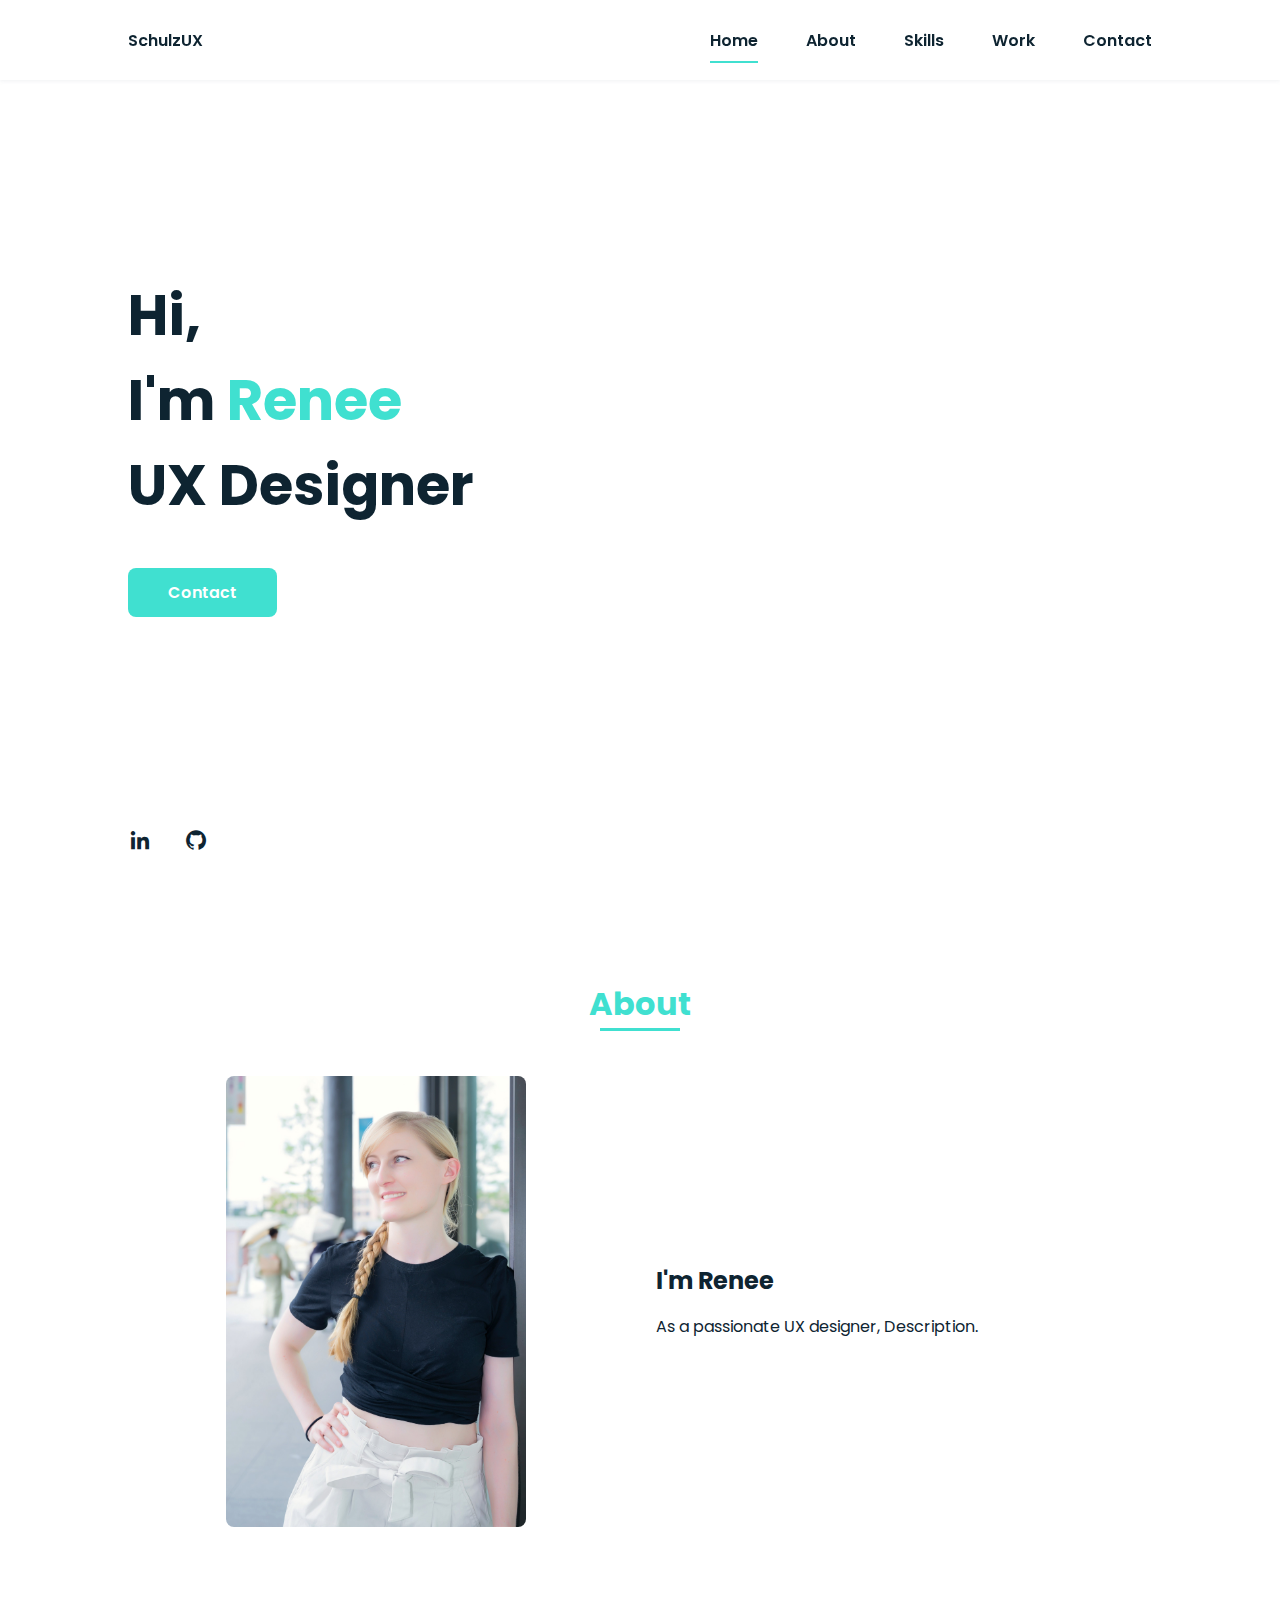
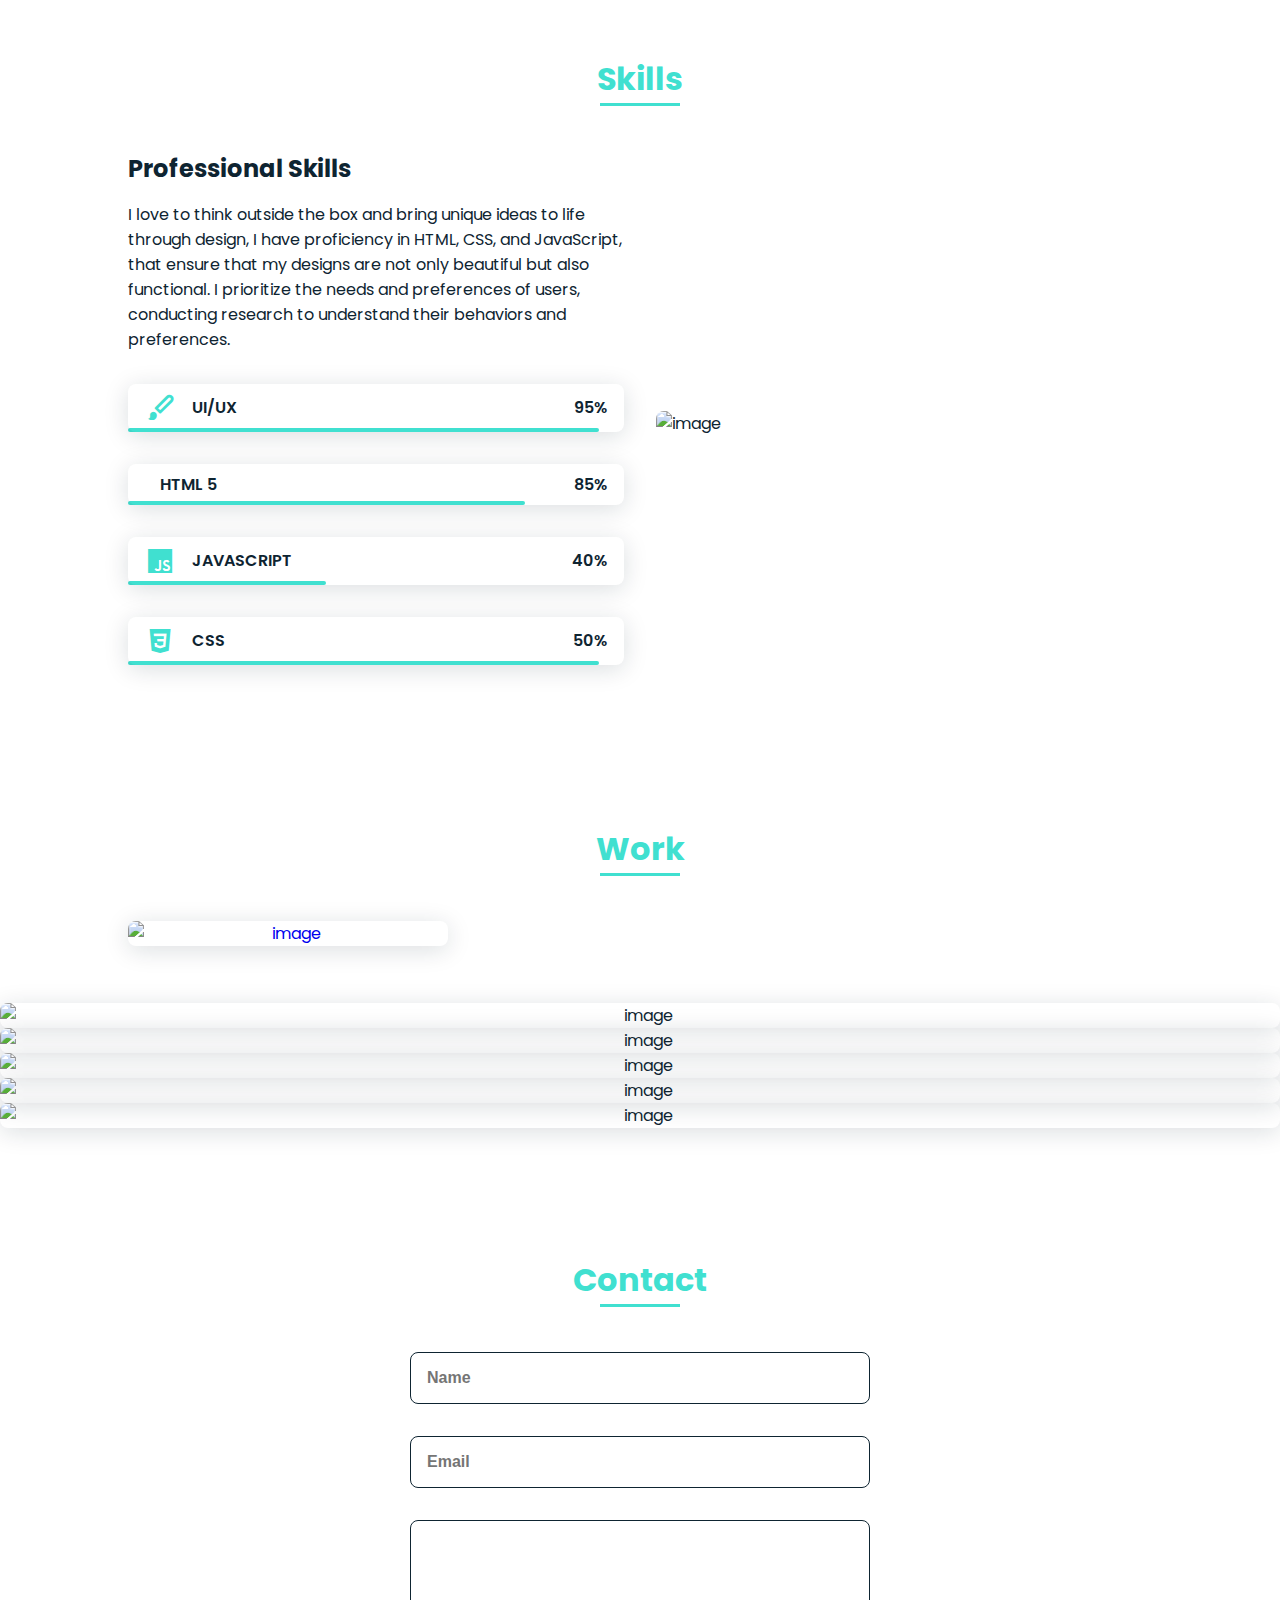
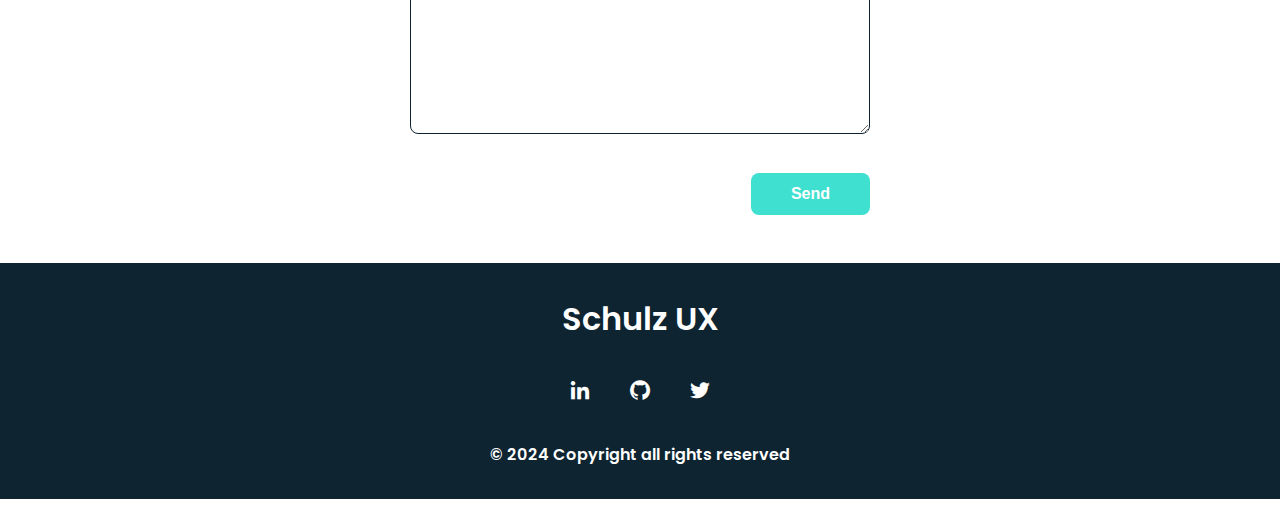
==== index2.html @ 6508ca14 "Update index2.html" ====
<!DOCTYPE html>
<html lang="en">
<head>
    <meta charset="UTF-8">
    <meta name="viewport" content="width=device-width, initial-scale=1.0">
    <title>Personal Portfolio Website</title>
    <link rel="stylesheet" href="style2.css">
    <link href='https://unpkg.com/boxicons@2.1.4/css/boxicons.min.css' rel='stylesheet'>
</head>
<body>
    <header class="l-header">
        <nav class="nav bd-grid">
            <div>
                <a href="#" class="nav-logo">SchulzUX</a>
            </div>

            <div class="nav-menu" id="nav-menu">
                <ul class="nav-list">
                    <li class="nav-item"><a href="#home" class="nav-link active">Home</a></li>
                    <li class="nav-item"><a href="#about" class="nav-link">About</a></li>
                    <li class="nav-item"><a href="#skills" class="nav-link">Skills</a></li>
                    <li class="nav-item"><a href="#work" class="nav-link">Work</a></li>
                    <li class="nav-item"><a href="#contact" class="nav-link">Contact</a></li>
                </ul>
            </div>

            <div class="nav-toggle" id="nav-toggle">
                <i class='bx bx-menu'></i>
            </div>

        </nav>
    </header>

    <main class="l-main">
        <section class="home bd-grid" id="home">
            <div class="home-data">
                <h1 class="home-title">Hi, <br>I'm <span class="home-title-color">Renee</span><br> UX Designer</h1>
                <a href="#" class="button">Contact</a>
            </div>

            <div class="home-social">
                <a href="https://www.linkedin.com/in/ren%C3%A9e-schulz/" class="home-social-icon"><i class='bx bxl-linkedin' ></i></a>
                <a href="https://github.com/Calpico" class="home-social-icon"><i class='bx bxl-github' ></i></a>
            </div>
<!--
            <div class="home-img">
                <img src="assets/DrReneeSchulz.jpg" alt="image">
            </div>
-->
        </section>

        <section class="about section" id="about">
            <h2 class="section-title">About</h2>

            <div class="about-container bd-grid">
                <div class="about-img">
                    <img src="assets/DrReneeSchulz.jpg" alt="image">
                </div>

                <div>
                    <h2 class="about-subtitle">I'm Renee</h2>
                    <p class="about-text">As a passionate UX designer, Description.</p>
                </div>
            </div>
        </section>

        <section class="skills section" id="skills">
            <h2 class="section-title">Skills</h2>

            <div class="skills-container bd-grid">
                <div>
                    <h2 class="skills-subtitle">Professional Skills</h2>
                    <p class="skills-text">I love to think outside the box and bring unique ideas to life through design, I have proficiency in HTML, CSS, and JavaScript, that ensure that my designs are not only beautiful but also functional. I prioritize the needs and preferences of users, conducting research to understand their behaviors and preferences.</p>

                    <div class="skills-data">
                        <div class="skills-names">
                            <i class='bx bxs-paint skills-icon' ></i>
                            <span class="skills-name">UI/UX</span>
                        </div>

                        <div>
                            <span class="skills-percentage">95%</span>
                        </div>

                        <div class="skills-bar skills-ux"></div>
                    </div>

                    <div class="skills-data">
                        <div class="skills-names">
                            <i class='bx bxl-html skills-icon' ></i>
                            <span class="skills-name">HTML 5</span>
                        </div>

                        <div>
                            <span class="skills-percentage">85%</span>
                        </div>

                        <div class="skills-bar skills-html"></div>
                    </div>

                    <div class="skills-data">
                        <div class="skills-names">
                            <i class='bx bxl-javascript skills-icon' ></i>
                            <span class="skills-name">JAVASCRIPT</span>
                        </div>

                        <div>
                            <span class="skills-percentage">40%</span>
                        </div>

                        <div class="skills-bar skills-js"></div>
                    </div>

                    <div class="skills-data">
                        <div class="skills-names">
                            <i class='bx bxl-css3 skills-icon' ></i>
                            <span class="skills-name">CSS</span>
                        </div>

                        <div>
                            <span class="skills-percentage">50%</span>
                        </div>

                        <div class="skills-bar skills-ux"></div>
                    </div>
                </div>

                <div>
                    <img src="https://i.postimg.cc/52LWbPyt/work3.jpg" alt="image" class="skills-img">
                </div>
            </div>
        </section>

        <section class="work section" id="work">
            <h2 class="section-title">Work</h2>

            <div class="work-container bd-grid">
                <a href="project1.html">
                    <div class="work-img">
                    <img src="https://i.postimg.cc/NM0n9bsm/work1.jpg" alt="image">
                    </div>
                </a>
                </div>

                <div class="work-img">
                    <img src="https://i.postimg.cc/tJZmDTVg/work2.jpg" alt="image">
                </div>

                <div class="work-img">
                    <img src="https://i.postimg.cc/52LWbPyt/work3.jpg" alt="image">
                </div>

                <div class="work-img">
                    <img src="https://i.postimg.cc/fW1wsSCB/work4.jpg" alt="image">
                </div>

                <div class="work-img">
                    <img src="https://i.postimg.cc/m2MTgZ6R/work5.jpg" alt="image">
                </div>

                <div class="work-img">
                    <img src="https://i.postimg.cc/Qd3h9LR7/work6.jpg" alt="image">
                </div>
            </div>
        </section>

        <section class="contact section" id="contact">
            <h2 class="section-title">Contact</h2>

            <div class="contact-container bd-grid">
                <form action="" class="contact-form">
                    <input type="text" placeholder="Name" class="contact-input">
                    <input type="email" placeholder="Email" class="contact-input">
                    <textarea name="" id="" cols="0" rows="10" class="contact-input"></textarea>

                    <input type="button" value="Send" class="contact-button button">
                </form>
            </div>
        </section>
    </main>

    <footer class="footer">
        <p class="footer-title">Schulz UX</p>

        <div class="footer-social">
            <a href="#" class="footer-icon"><i class='bx bxl-linkedin'></i></a>
            <a href="https://github.com/Calpico" class="footer-icon"><i class='bx bxl-github' ></i></a>
            <a href="https://x.com/Sciencefication" class="footer-icon"><i class='bx bxl-twitter' ></i></a>
        </div>

        <p>&#169; 2024 Copyright all rights reserved</p>
    </footer>

    <script src="https://unpkg.com/scrollreveal"></script>
    <script src="script2.js"></script>
</body>
</html>
---- style2.css ----
@import url('https://fonts.googleapis.com/css2?family=Poppins:ital,wght@0,100;0,200;0,300;0,400;0,500;0,600;0,700;0,800;0,900;1,100;1,200;1,300;1,400;1,500;1,600;1,700;1,800;1,900&display=swap');

:root {
    --header-height: 4rem;
    --font-semi: 600;
/*
    --first-color: #4070F4;
    --second-color: #0E2431;
*/

     --first-color: #40E0D0;
    --second-color: #0E2431;
    
    

    --body-font: 'Poppins', sans-serif;
    --big-font-size: 2rem;
    --h2-font-size: 1.25rem;
    --normal-font-size: .938rem;

    --mb1: .5rem;
    --mb2: 1rem;
    --mb3: 1.5rem;
    --mb4: 2rem;
    --mb5: 2.5rem;
    --mb6: 3rem;

    --z-back: -10;
    --z-normal: 1;
    --z-tooltip: 10;
    --z-fixed: 100;
}

@media screen and (min-width: 768px) {
    :root {
        --big-font-size: 3.5rem;
        --h2-font-size: 2rem;
        --normal-font-size: 1rem;
    }
}

*, ::before, ::after { box-sizing: border-box; }
html { scroll-behavior: smooth; }

body {
    margin: var(--header-height) 0 0 0;
    font-family: var(--body-font);
    font-size: var(--normal-font-size);
    color: var(--second-color);
}

h1, h2, p { margin: 0; }

ul {
    margin: 0;
    padding: 0;
    list-style: none;
}

a { text-decoration: none; }

img {
    max-width: 100%;
    height: auto;
    display: block;
}

.section-title {
    position: relative;
    font-size: var(--h2-font-size);
    color: var(--first-color);
    margin-top: var(--mb2);
    margin-bottom: var(--mb4);
    text-align: center;
}

    .section-title::after {
        position: absolute;
        content: '';
        width: 64px;
        height: 0.18rem;
        left: 0;
        right: 0;
        margin: auto;
        top: 2rem;
        background-color: var(--first-color);
    }

.section {
    padding-top: 3rem;
    padding-bottom: 2rem;
}

.bd-grid {
    max-width: 1024px;
    display: grid;
    grid-template-columns: 100%;
    grid-column-gap: 2rem;
    width: calc(100% - 2rem);
    margin-left: var(--mb2);
    margin-right: var(--mb2);
}

.l-header {
    width: 100%;
    position: fixed;
    top: 0;
    left: 0;
    z-index: var(--z-fixed);
    background-color: #ffffff;
    box-shadow: 0 1px 4px rgba(146, 161, 176, .15);
}

.nav {
    height: var(--header-height);
    display: flex;
    justify-content: space-between;
    align-items: center;
    font-weight: var(--font-semi);
}

.nav-item { margin-bottom: var(--mb4); }
.nav-link { position: relative; color: #ffffff; }
    .nav-link:hover { position: relative; }
        .nav-link:hover::after {
            position: absolute;
            content: '';
            width: 100%;
            height: 0.18rem;
            left: 0;
            top: 2rem;
            background-color: var(--first-color);
        }

.nav-logo { color: var(--second-color); }
.nav-toggle {
    color: var(--second-color);
    font-size: 1.5rem;
    cursor: pointer;
}

.active::after {
    position: absolute;
    content: '';
    width: 100%;
    height: 0.18rem;
    left: 0;
    top: 2rem;
    background-color: var(--first-color);
}

/*.home { height: calc(100vh - 3rem); row-gap: 1rem; }*/
.home {
    display: grid;
    height: calc(100vh - var(--header-height)); /* Ensure it accounts for header */
    align-items: center; /* Centers .home-data */
}
.home-data { 
    align-self: center;
    margin-top: var(--header-height);
}
.home-title { font-size: var(--big-font-size); margin-bottom: var(--mb5); }
.home-title-color { color: var(--first-color); }
.home-social { display: flex; flex-direction: column; }
.home-social-icon {
    width: max-content;
    margin-bottom: var(--mb2);
    font-size: 1.5rem;
    color: var(--second-color);
    transition: .3s;
}

    .home-social-icon:hover { color: var(--first-color); }

.home-img {
    position: absolute;
    right: 0;
    bottom: 0;
    width: 295px;
}

    .home-img img {
        width: 295px;
        height: 100%;
        border-radius: 50%;
    }

.button {
    display: inline-block;
    background-color: var(--first-color);
    color: #ffffff;
    padding: 0.75rem 2.5rem;
    font-weight: var(--font-semi);
    border-radius: .5rem;
}

    .button:hover { box-shadow: 0 10px 36px rgba(0, 0, 0, .15); }

/*ABOUT*/

.about-container { row-gap: 2rem; text-align: center; }
.about-subtitle { margin-bottom: var(--mb2); }
.about-img { justify-self: center; }
    .about-img img { width: 200px; border-radius: .5rem; }

/*SKILLS*/

.skills-container { row-gap: 2rem; text-align: center; }
.skills-subtitle { margin-bottom: var(--mb2); }
.skills-text { margin-bottom: var(--mb4); }
.skills-data {
    display: flex;
    justify-content: space-between;
    align-items: center;
    position: relative;
    font-weight: var(--font-semi);
    padding: 0.5rem 1rem;
    margin-bottom: var(--mb4);
    border-radius: .5rem;
    box-shadow: 0 4px 25px rgba(14, 36, 49, .15);
}

.skills-icon {
    font-size: 2rem;
    margin-right: var(--mb2);
    color: var(--first-color);
}

.skills-names {
    display: flex;
    align-items: center;
}

.skills-bar {
    position: absolute;
    left: 0;
    bottom: 0;
    background-color: var(--first-color);
    height: 0.25rem;
    border-radius: .5rem;
    z-index: var(--z-back);
}

.skills-html { width: 80%; }
.skills-css { width: 60%; }
.skills-js { width: 40%; }
.skills-ux { width: 95%; }
.skills-img { border-radius: .5rem; }

/*WORK*/

.work { text-align: center; }
.work-container { row-gap: 2rem; }
.work-img {
    box-shadow: 0 4px 25px rgba(14, 36, 49, .15);
    border-radius: .5rem;
    overflow: hidden;
}
    .work-img img { transition: 1s; cursor: pointer; }
        .work-img img:hover { transform: scale(1.1); }

/*CONTACT*/
.contact-input {
    width: 100%;
    font-size: var(--normal-font-size);
    font-weight: var(--font-semi);
    padding: 1rem;
    border-radius: .5rem;
    border: 1px solid var(--second-color);
    outline: none;
    margin-bottom: var(--mb4);
}

.contact-button {
    display: block;
    border: none;
    outline: none;
    font-size: var(--normal-font-size);
    cursor: pointer;
    margin-left: auto;
}

/*FOOTER*/

.footer {
    background-color: var(--second-color);
    color: #ffffff;
    text-align: center;
    font-weight: var(--font-semi);
    padding: 2rem 0;
}

.footer-title {
    font-size: 2rem;
    margin-bottom: var(--mb4);
}

.footer-social { margin-bottom: var(--mb4); }

.footer-icon {
    font-size: 1.5rem;
    color: #ffffff;
    margin: 0 var(--mb2);
}

/*MEDIA QUERIES*/

@media screen and (min-width: 769px) {
    body { margin: 0; }
    .section { padding-top: 4rem; padding-bottom: 3rem; }
    .section-title { margin-bottom: var(--mb6); }
        .section-title::after { width: 80px; top: 3rem; }

    .nav { height: calc(var(--header-height) + 1rem); }
    .nav-list { display: flex; padding-top: 0; }
    .nav-item { margin-left: var(--mb6); margin-bottom: 0; }
    .nav-toggle { display: none; }
    .nav-link { color: var(--second-color); }

    .home { height: 100vh; }
    .home-data { align-self: flex-end; }

    .home-social {
        padding-top: 0;
        padding-bottom: 2.5rem;
        flex-direction: row;
        align-self: flex-end;
    }

    .home-social-icon { margin-bottom: 0; margin-right: var(--mb4); }
    .home-img { width: 457px; height: 475px; bottom: 15%; }

    .about-container, .skills-container { 
        grid-template-columns: repeat(2, 1fr);
        align-items: center;
        text-align: initial;
    }

    .about-img img { width: 300px; }

    .work-container {
        grid-template-columns: repeat(3, 1fr);
        grid-template-rows: repeat(2, 1fr);
        column-gap: 2rem;
    }

    .contact-form { width: 460px; }
    .contact-container { justify-items: center; }
}

@media screen and (min-width: 1024px) {
    .bd-grid { margin-left: auto; margin-right: auto; }
    .home-img { right: 10%; }
}

@media screen and (max-width: 768px) {
    .nav-menu {
        position: fixed;
        top: var(--header-height);
        right: -100%;
        width: 80%;
        height: 100%;
        padding: 2rem;
        background-color: var(--second-color);
        transition: .5s;
    }

    .show { right: 0; }
}
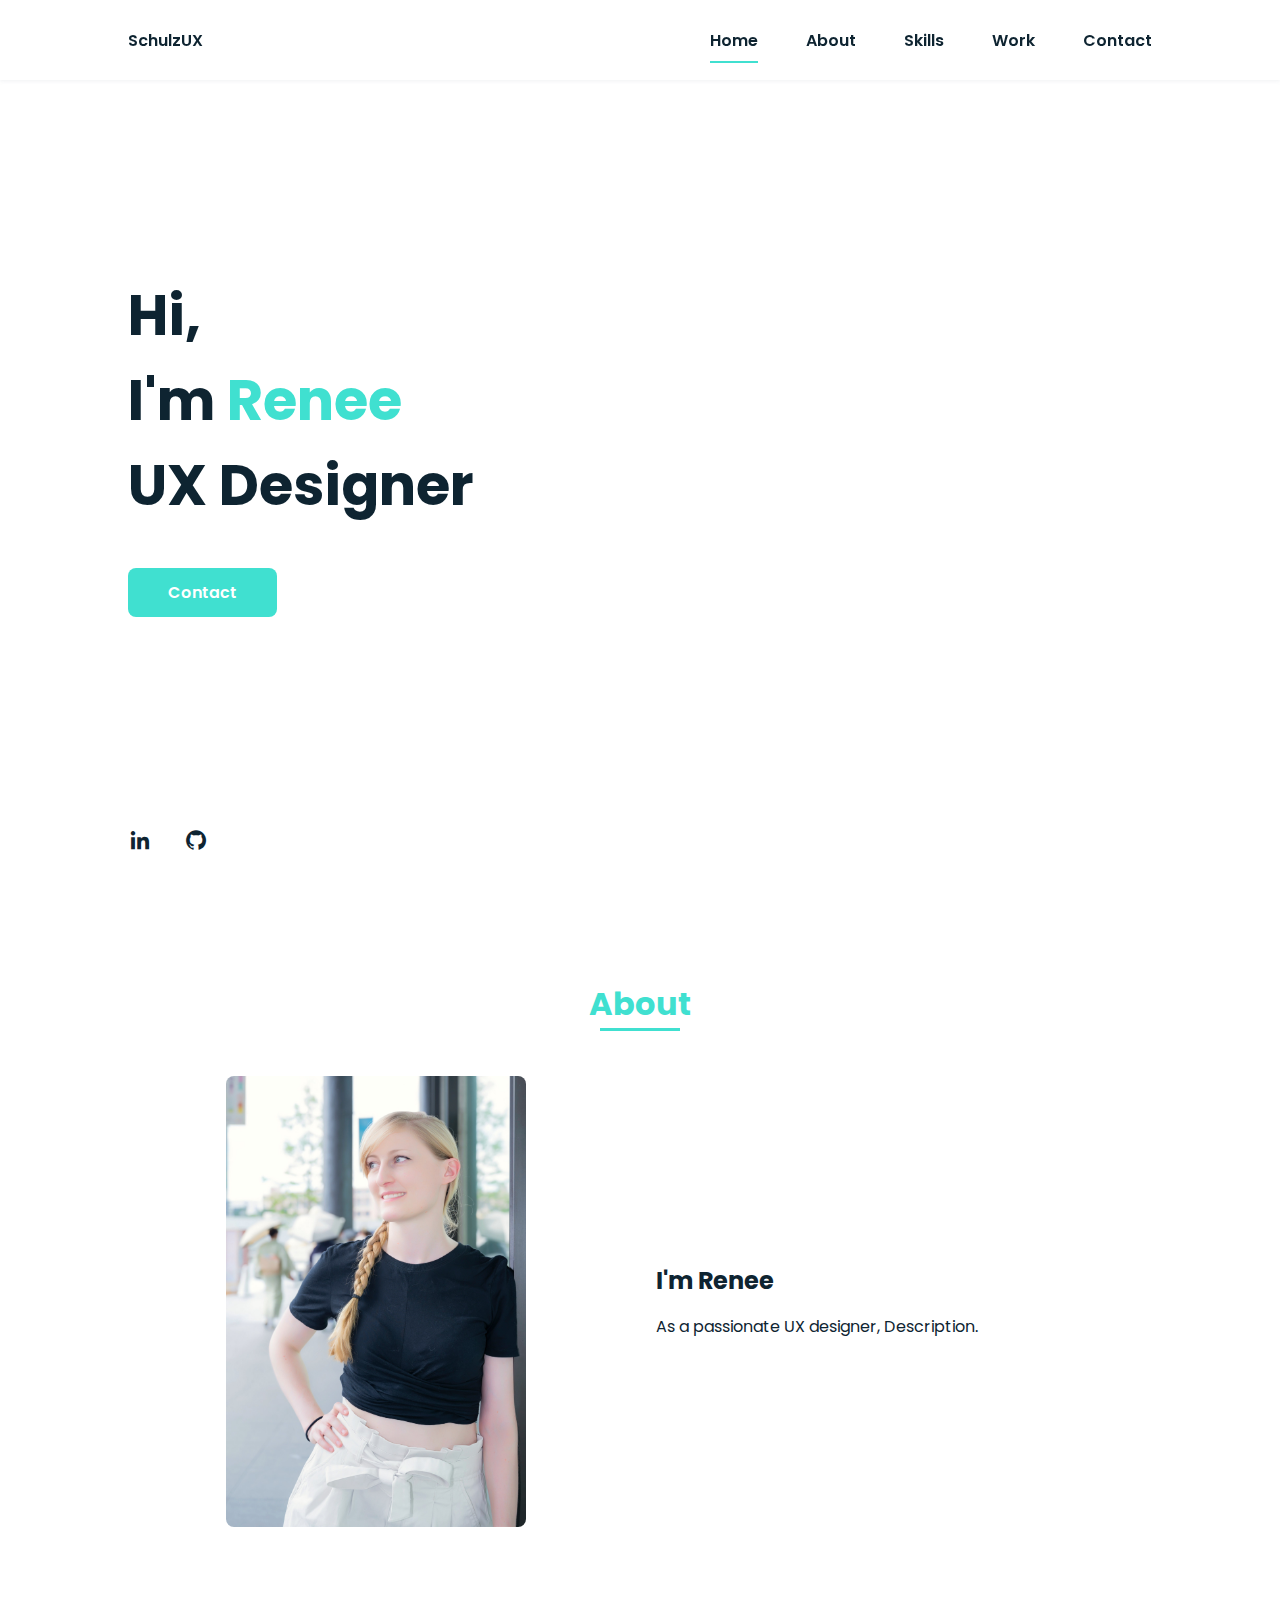
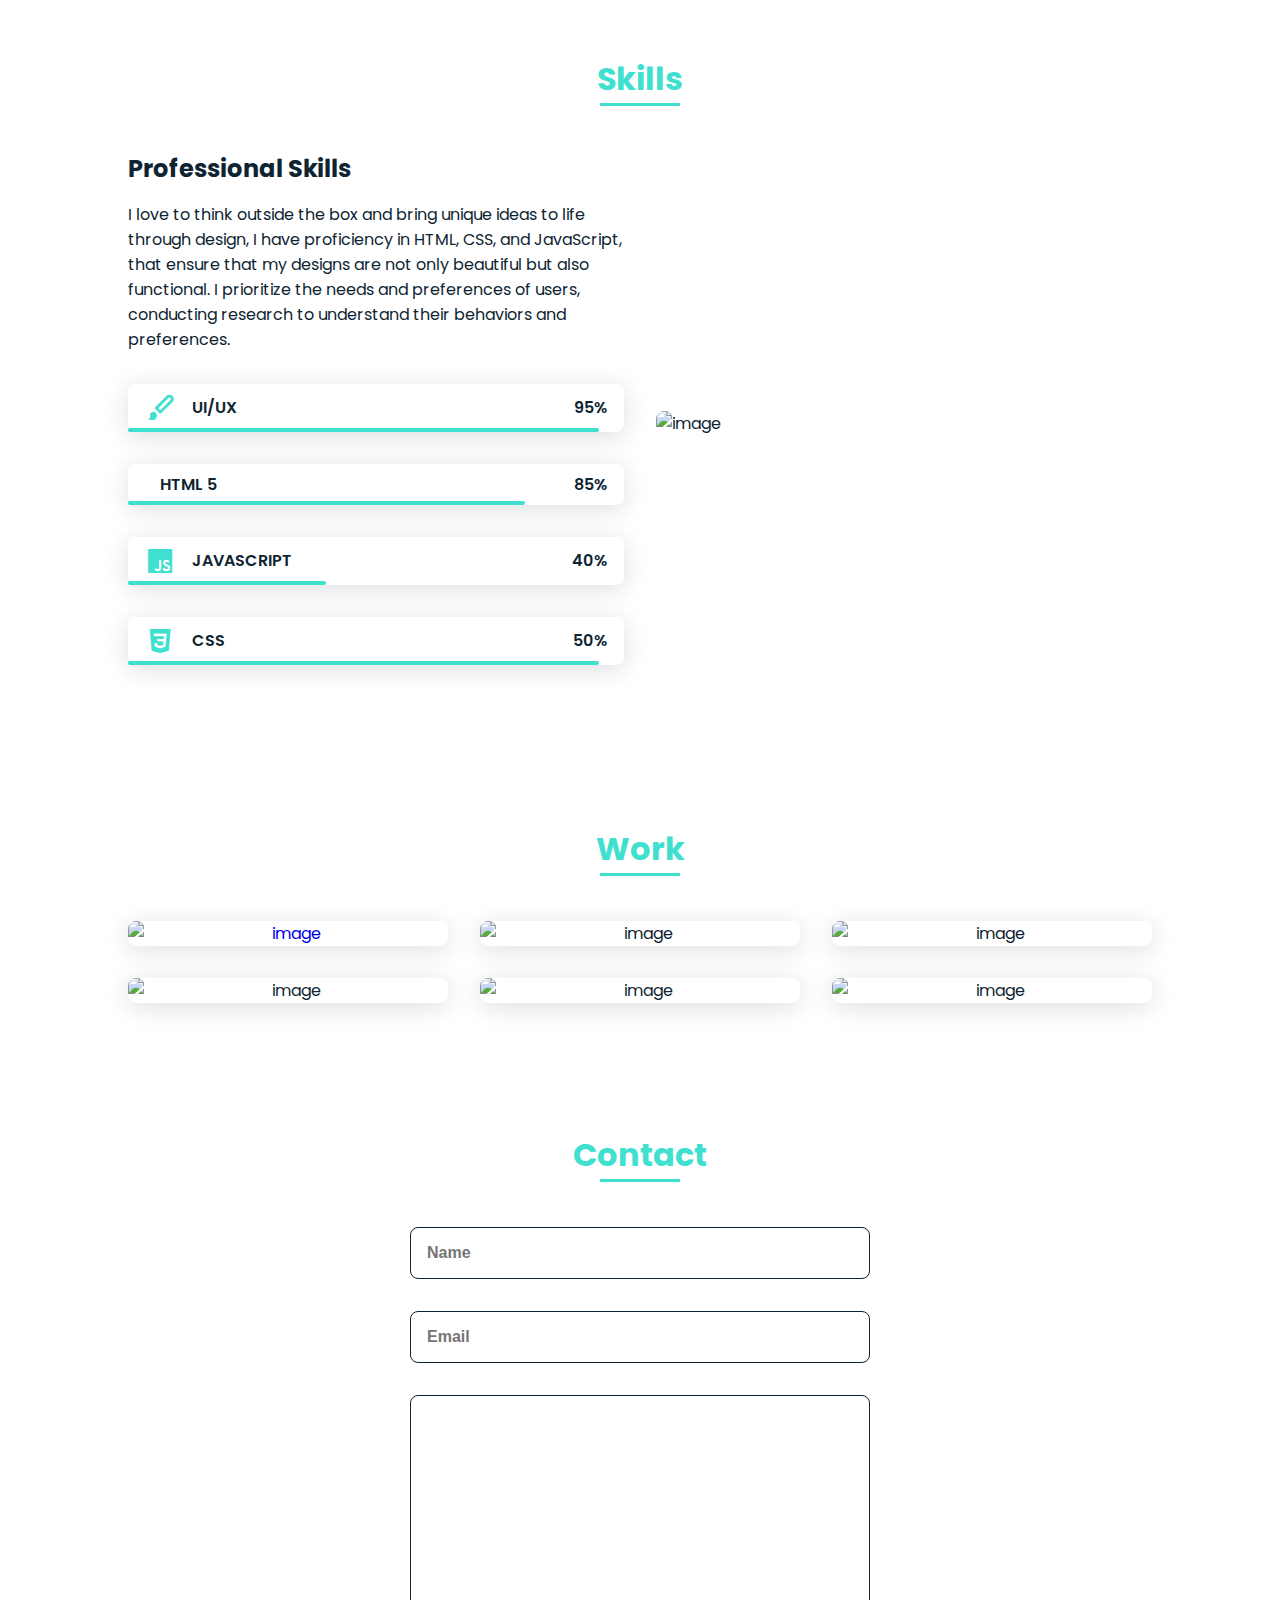
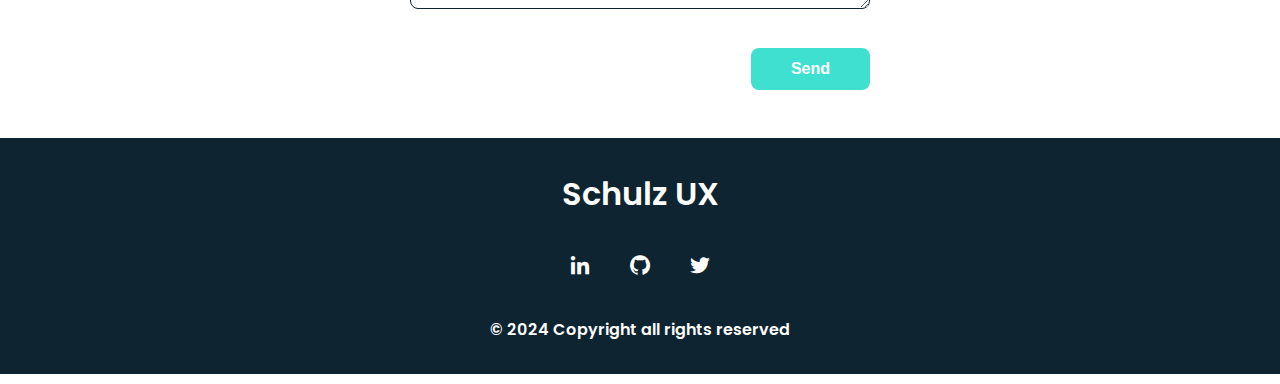
==== commit 2b40d873: "project 1 structure" ====
--- a/index2.html
+++ b/index2.html
@@ -140,7 +140,7 @@
                     <img src="https://i.postimg.cc/NM0n9bsm/work1.jpg" alt="image">
                     </div>
                 </a>
-                </div>
+                
 
                 <div class="work-img">
                     <img src="https://i.postimg.cc/tJZmDTVg/work2.jpg" alt="image">
@@ -161,6 +161,7 @@
                 <div class="work-img">
                     <img src="https://i.postimg.cc/Qd3h9LR7/work6.jpg" alt="image">
                 </div>
+            </div>
             </div>
         </section>
 
--- a/style2.css
+++ b/style2.css
@@ -367,3 +367,81 @@
 
     .show { right: 0; }
 }
+
+.project-intro {
+    display: grid;
+    grid-template-columns: 1fr 1fr;
+    gap: 2rem;
+    padding: 4rem 5vw;
+    align-items: start;
+    background: #f9f9f9;
+    font-family: sans-serif;
+  }
+  
+  .project-title {
+    font-size: 3rem;
+    margin: 0 0 1.5rem;
+  }
+  
+  .gradient-text {
+    background: linear-gradient(45deg, #ff6ec4, #7873f5);
+    -webkit-background-clip: text;
+    -webkit-text-fill-color: transparent;
+  }
+  
+  .preview-image,
+  .diagram-image {
+    width: 100%;
+    border-radius: 12px;
+    box-shadow: 0 4px 16px rgba(0, 0, 0, 0.1);
+  }
+  
+  .tools {
+    display: flex;
+    gap: 1rem;
+    margin-bottom: 1.5rem;
+    flex-wrap: wrap;
+  }
+  
+  .tools img {
+    width: 32px;
+    height: 32px;
+  }
+  
+  .description {
+    font-size: 1rem;
+    line-height: 1.6;
+    color: #333;
+    margin-bottom: 1.5rem;
+  }
+
+  .hero-banner {
+    width: 100vw;
+    height: 50vh;
+    overflow: hidden;
+  }
+  
+  .hero-image {
+    width: 100%;
+    height: 100%;
+    object-fit: cover;
+    display: block;
+  }
+
+  .full-banner {
+    width: 100vw;
+    height: 50vh;
+    overflow: hidden;
+    margin: 0;
+    padding: 0;
+  }
+  
+  .full-banner img {
+    width: 100%;
+    height: 100%;
+    object-fit: cover;
+    display: block;
+  }
+  
+  
+  
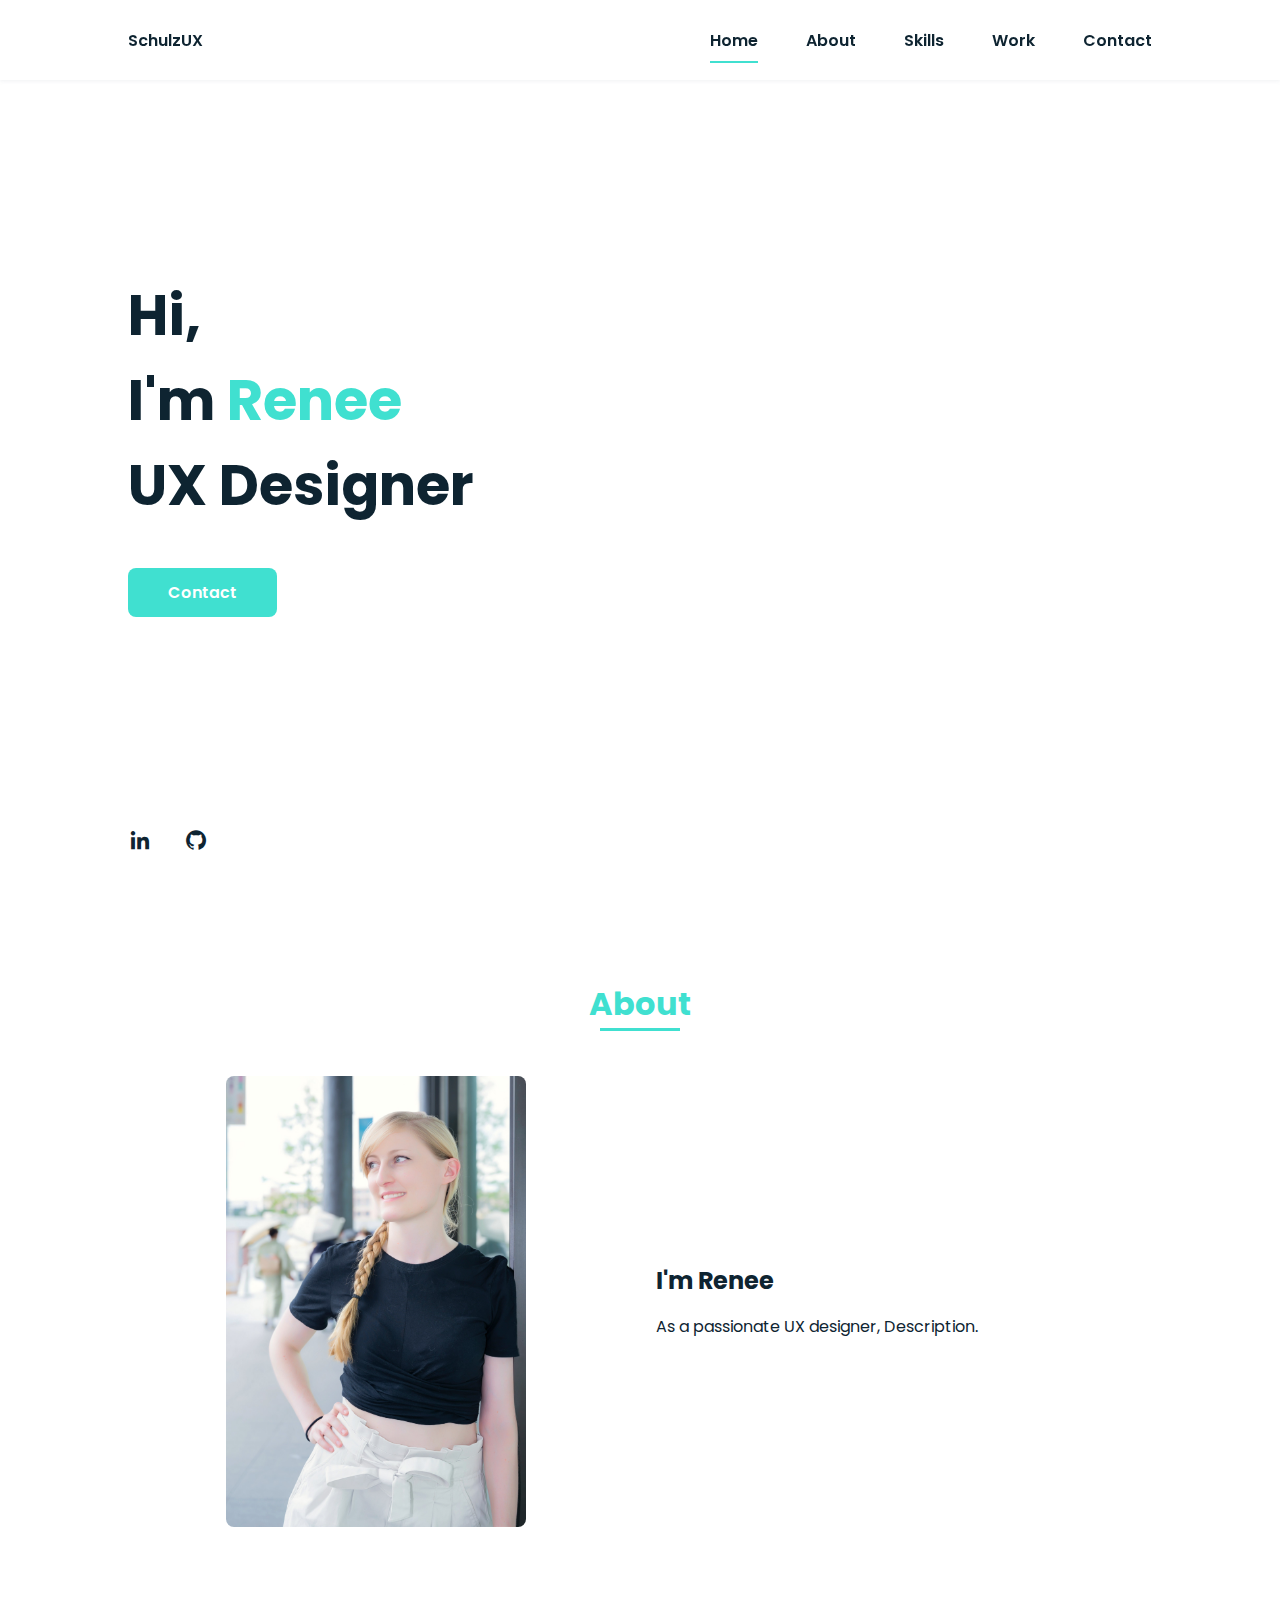
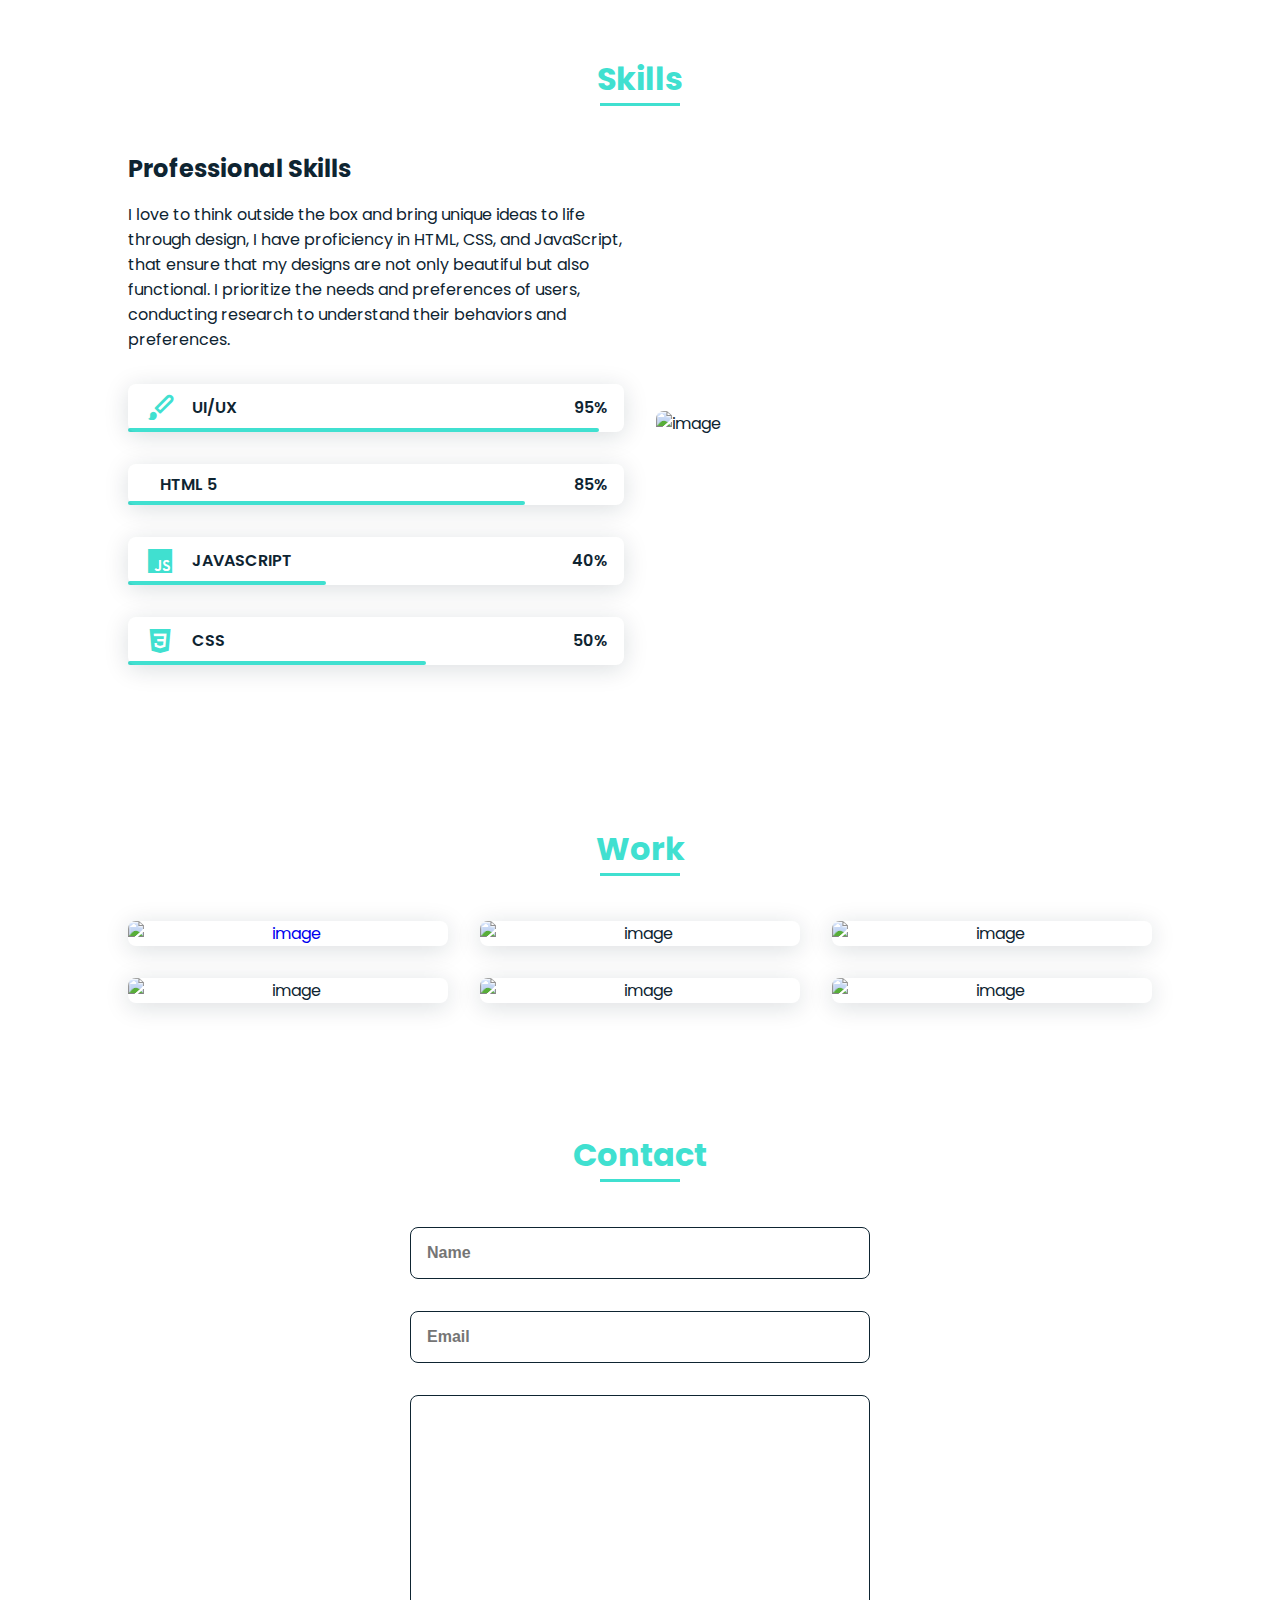
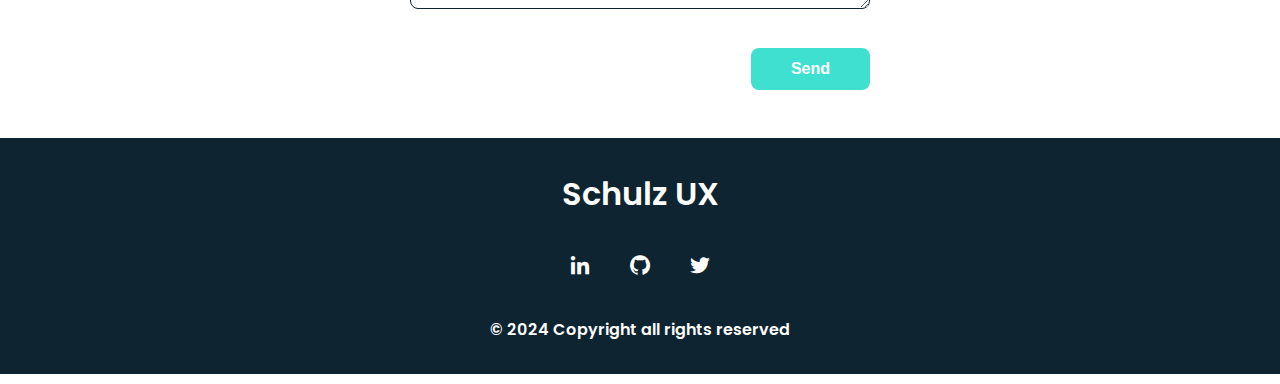
==== commit 900538d5: "Update index2.html" ====
--- a/index2.html
+++ b/index2.html
@@ -121,7 +121,7 @@
                             <span class="skills-percentage">50%</span>
                         </div>
 
-                        <div class="skills-bar skills-ux"></div>
+                        <div class="skills-bar skills-css"></div>
                     </div>
                 </div>
 
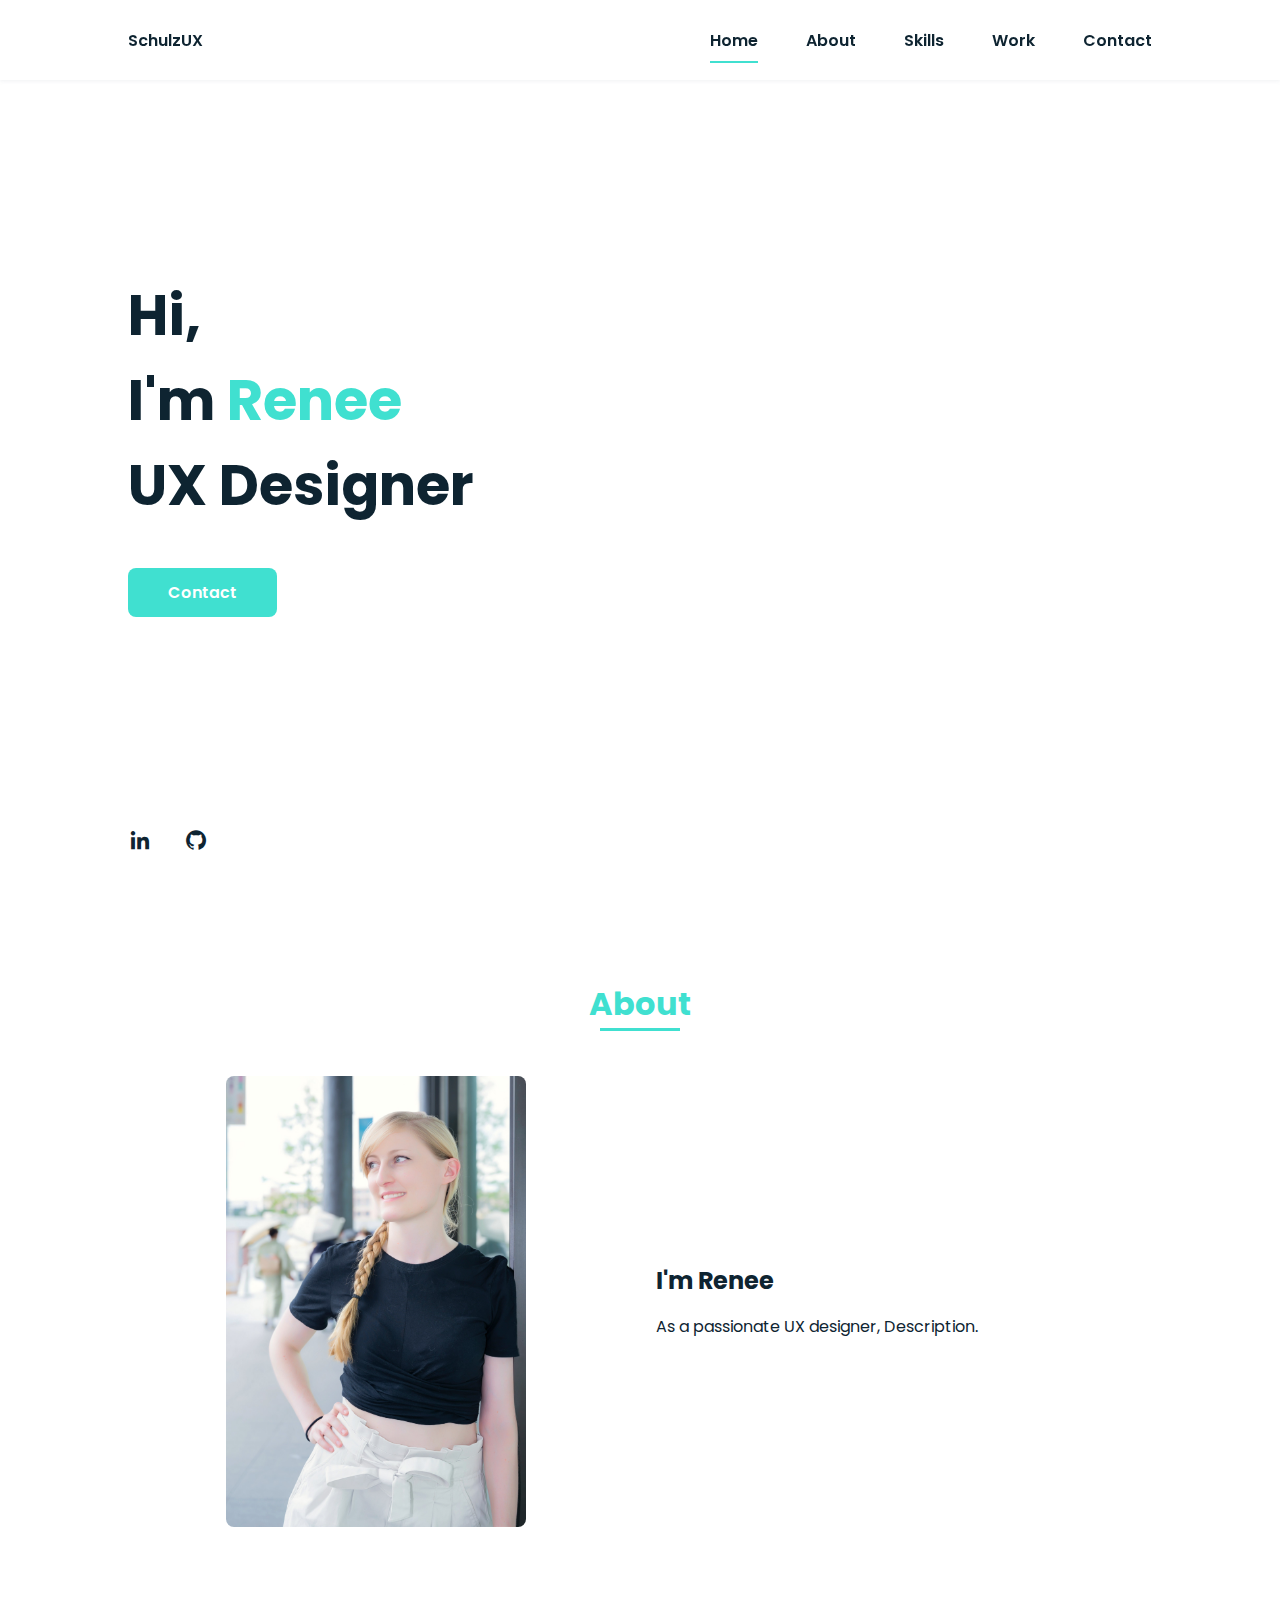
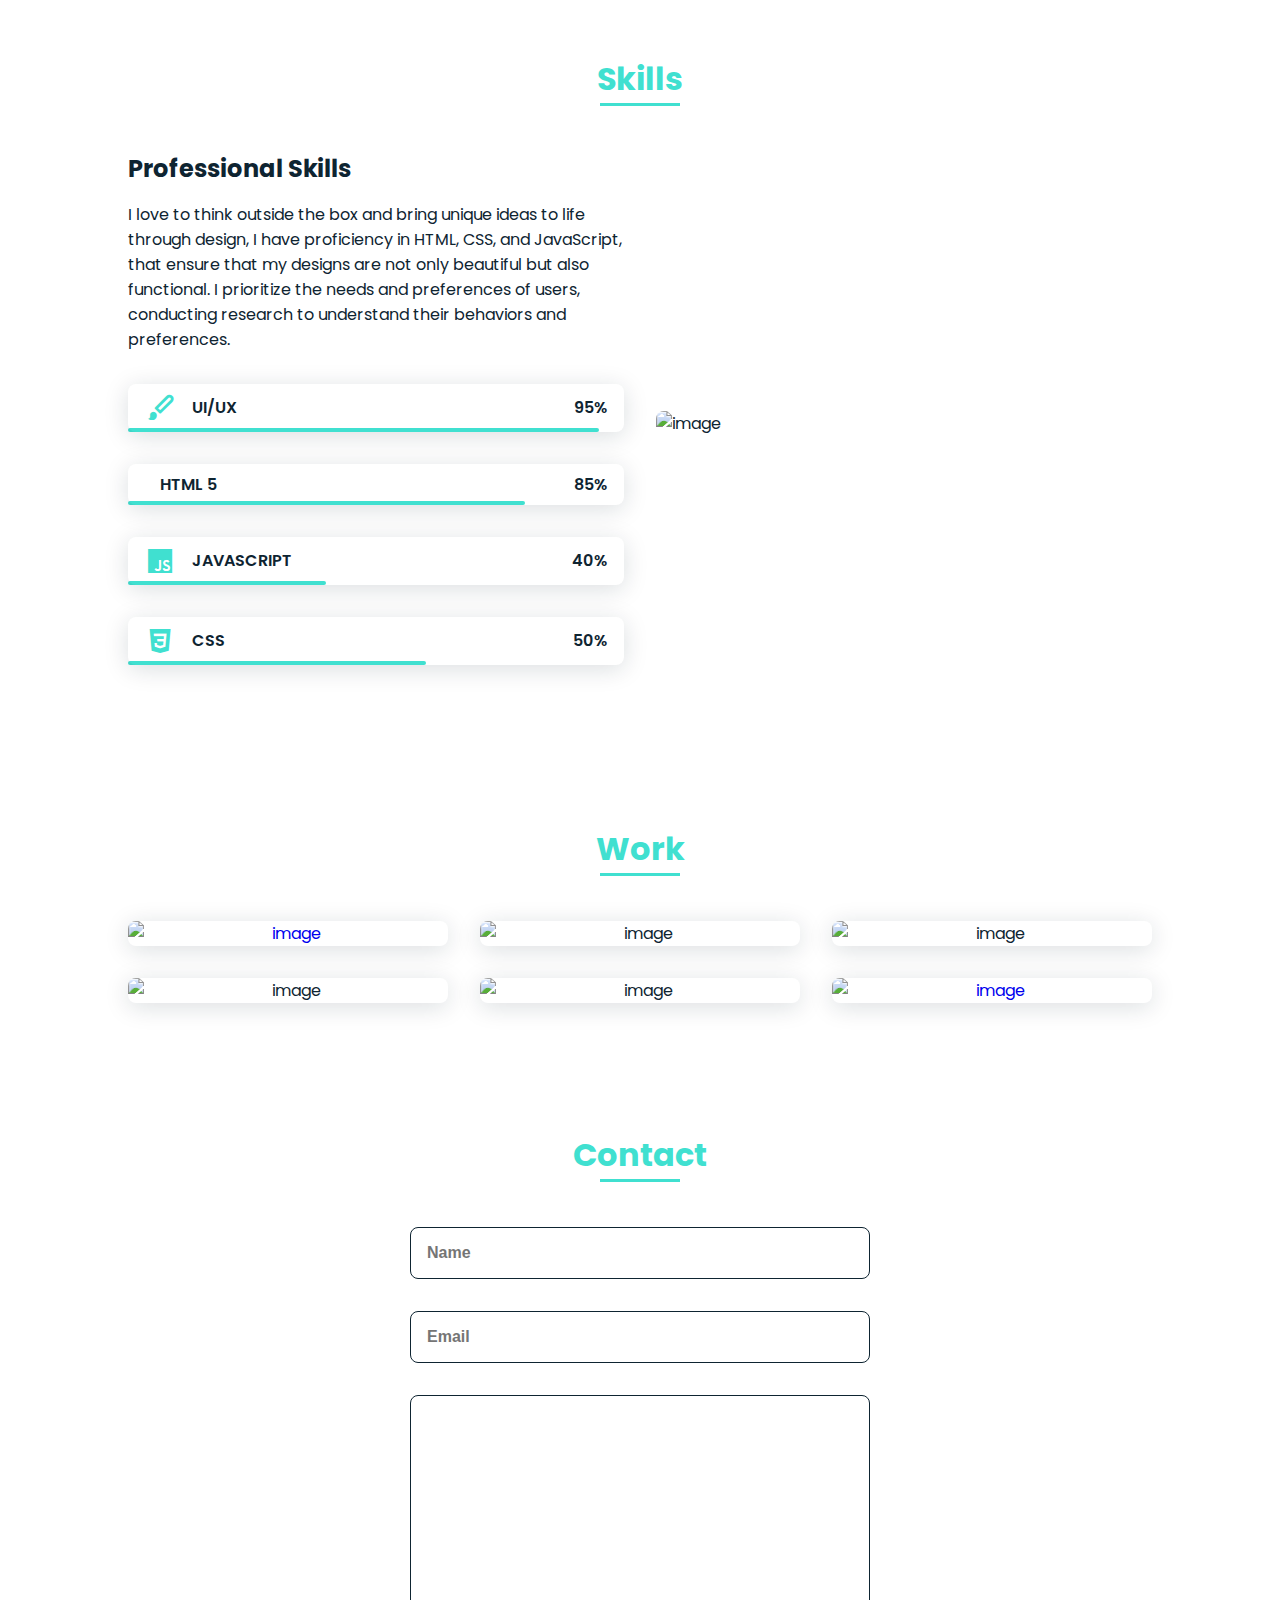
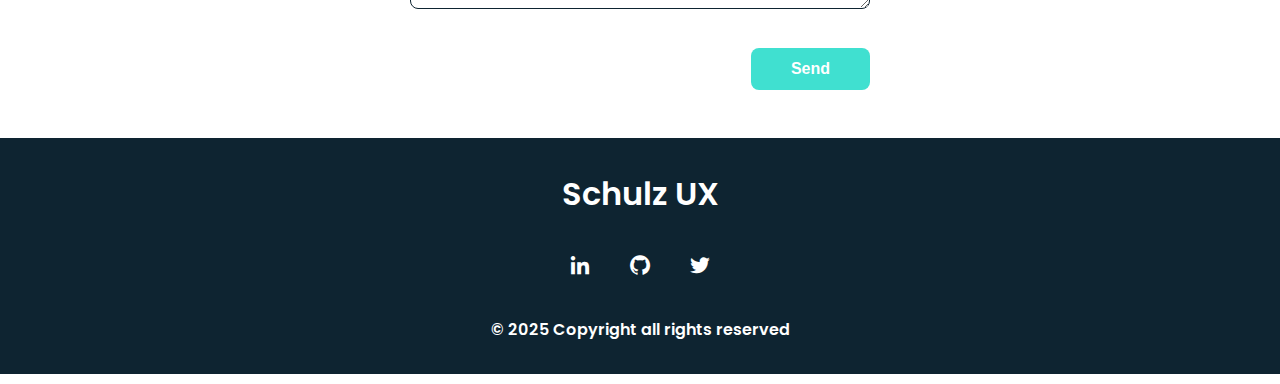
==== commit dcfa8992: "Update index2.html" ====
--- a/index2.html
+++ b/index2.html
@@ -157,10 +157,11 @@
                 <div class="work-img">
                     <img src="https://i.postimg.cc/m2MTgZ6R/work5.jpg" alt="image">
                 </div>
-
+            <a href="projectFigCommunity.html">
                 <div class="work-img">
                     <img src="https://i.postimg.cc/Qd3h9LR7/work6.jpg" alt="image">
                 </div>
+            </a>
             </div>
             </div>
         </section>
@@ -189,7 +190,7 @@
             <a href="https://x.com/Sciencefication" class="footer-icon"><i class='bx bxl-twitter' ></i></a>
         </div>
 
-        <p>&#169; 2024 Copyright all rights reserved</p>
+        <p>&#169; 2025 Copyright all rights reserved</p>
     </footer>
 
     <script src="https://unpkg.com/scrollreveal"></script>
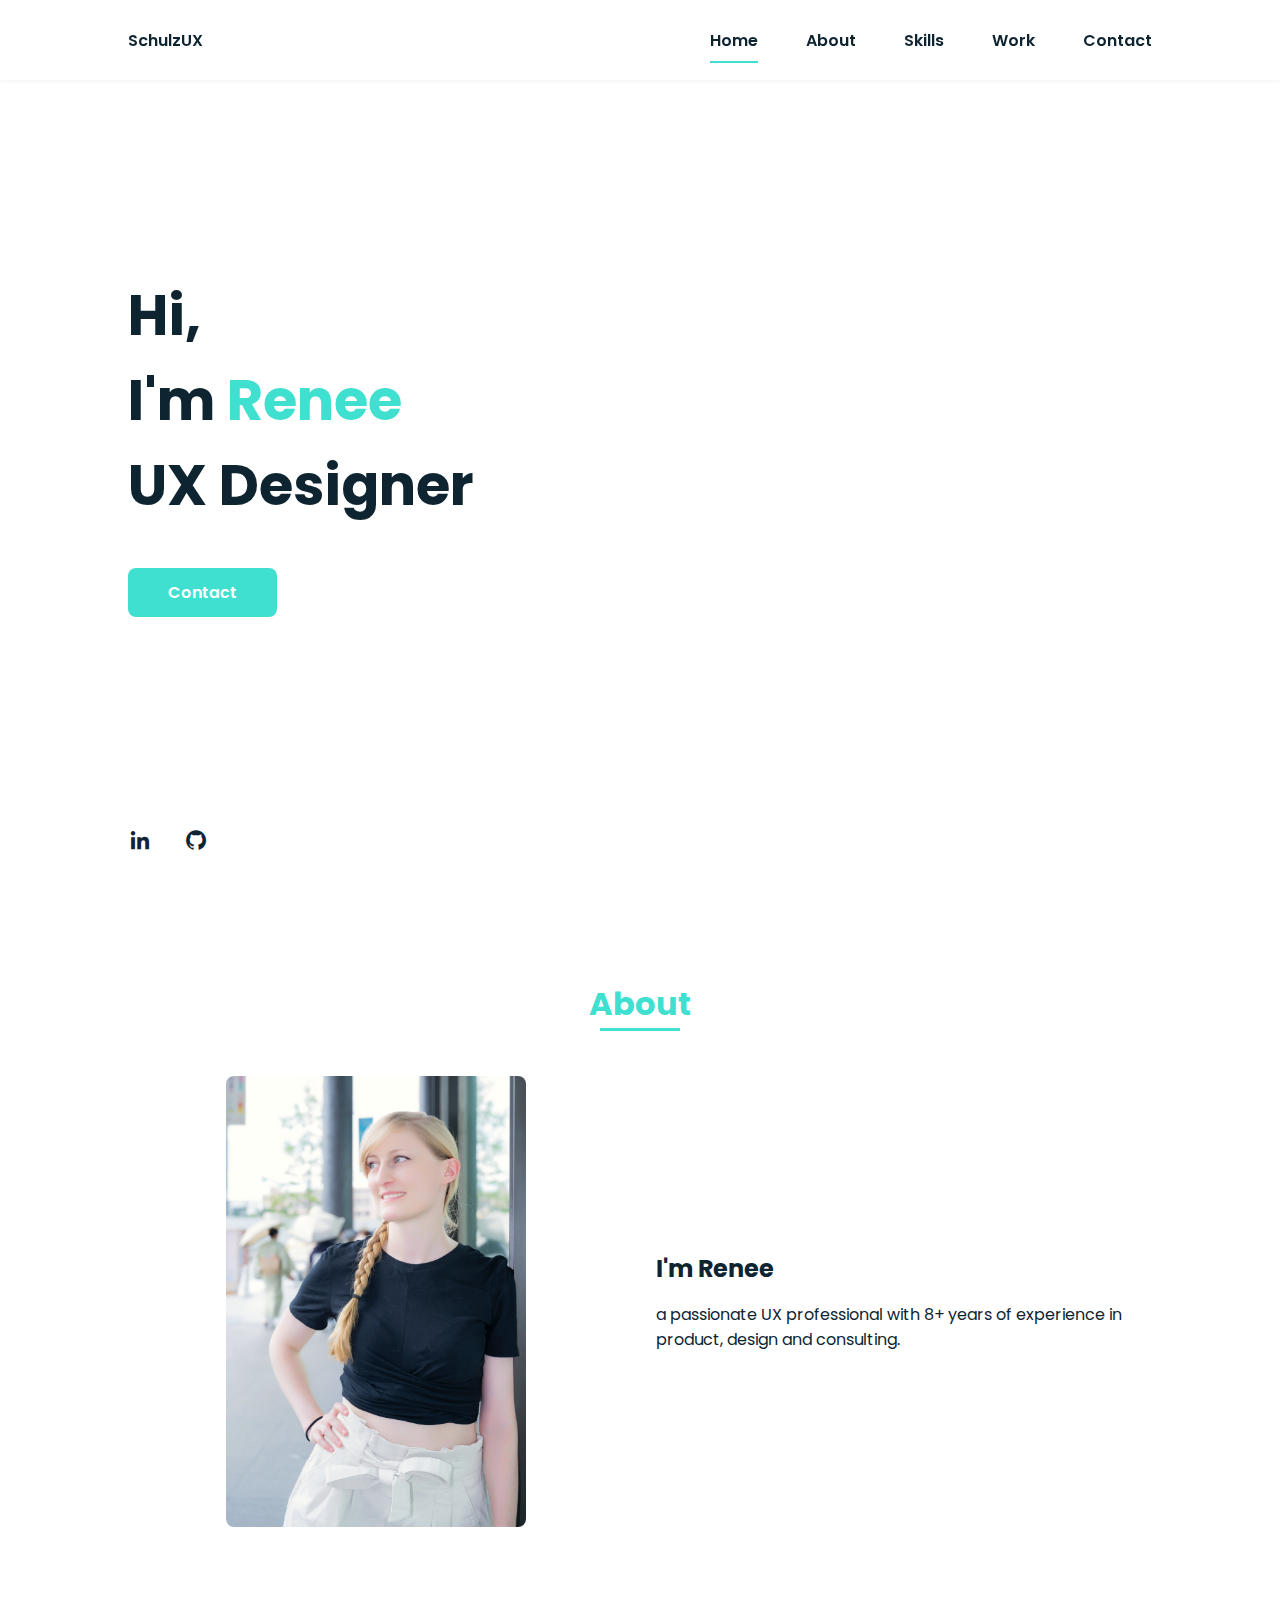
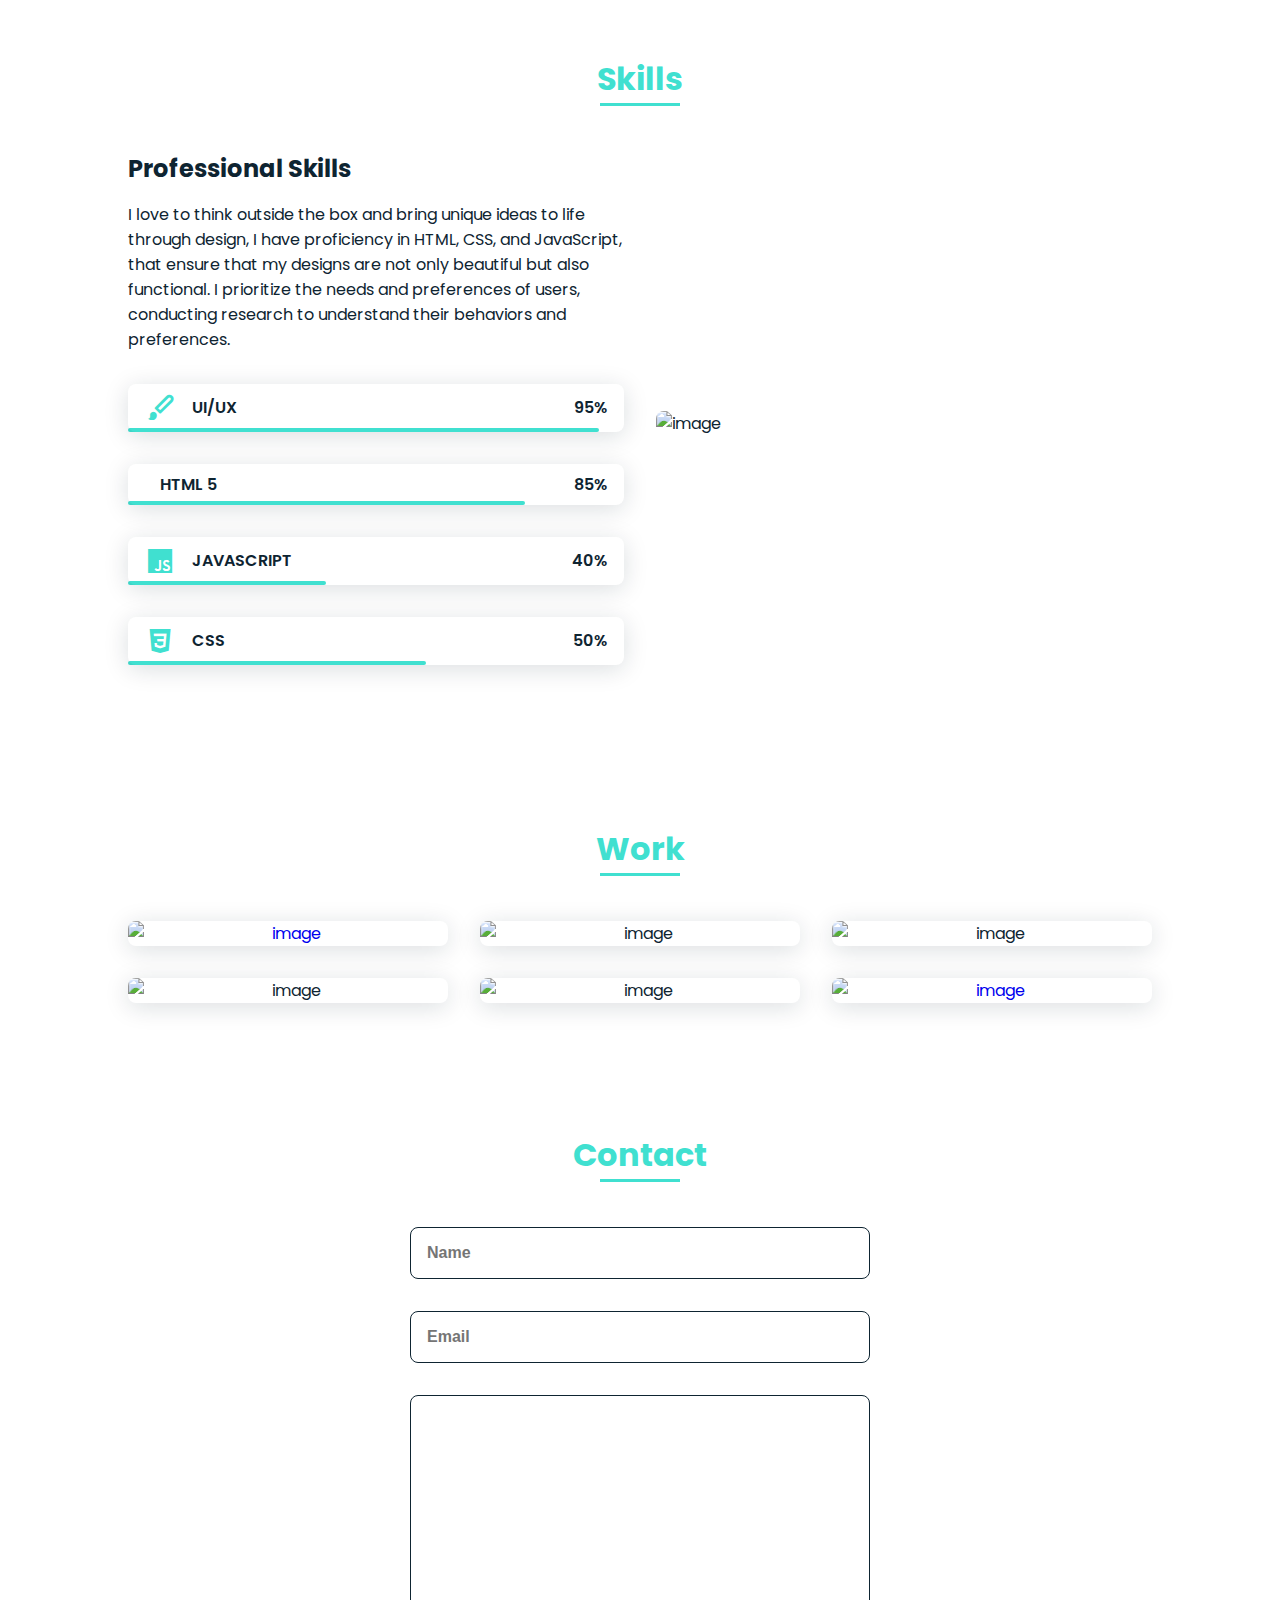
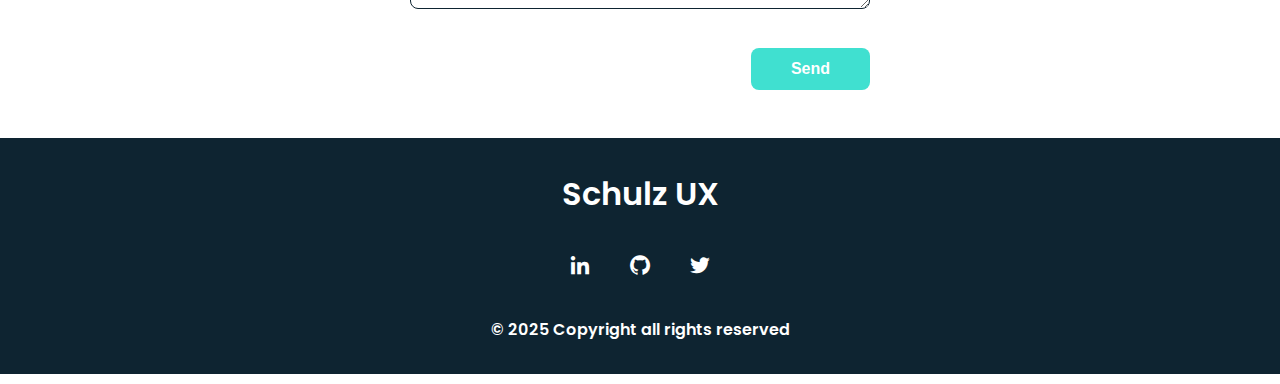
==== commit ac763408: "Update index2.html" ====
--- a/index2.html
+++ b/index2.html
@@ -59,7 +59,7 @@
 
                 <div>
                     <h2 class="about-subtitle">I'm Renee</h2>
-                    <p class="about-text">As a passionate UX designer, Description.</p>
+                    <p class="about-text">a passionate UX professional with 8+ years of experience in product, design and consulting.</p>
                 </div>
             </div>
         </section>
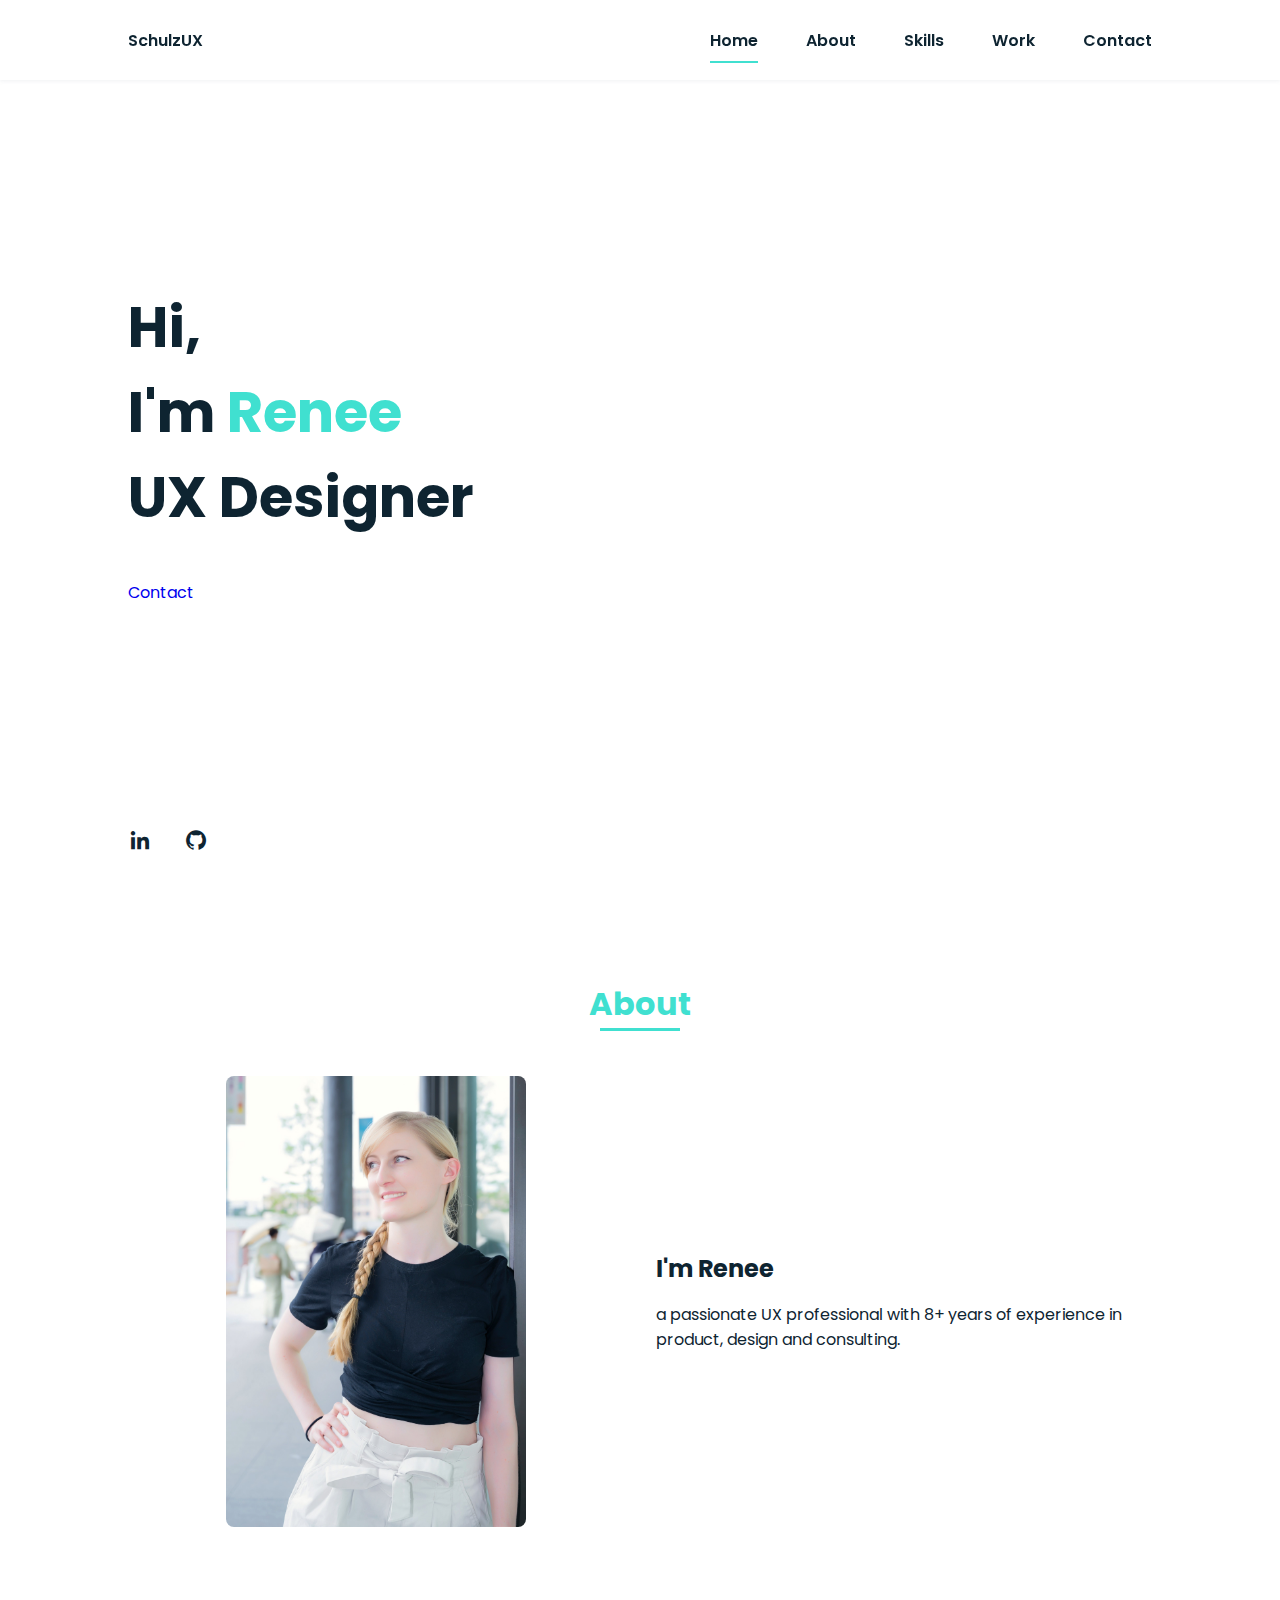
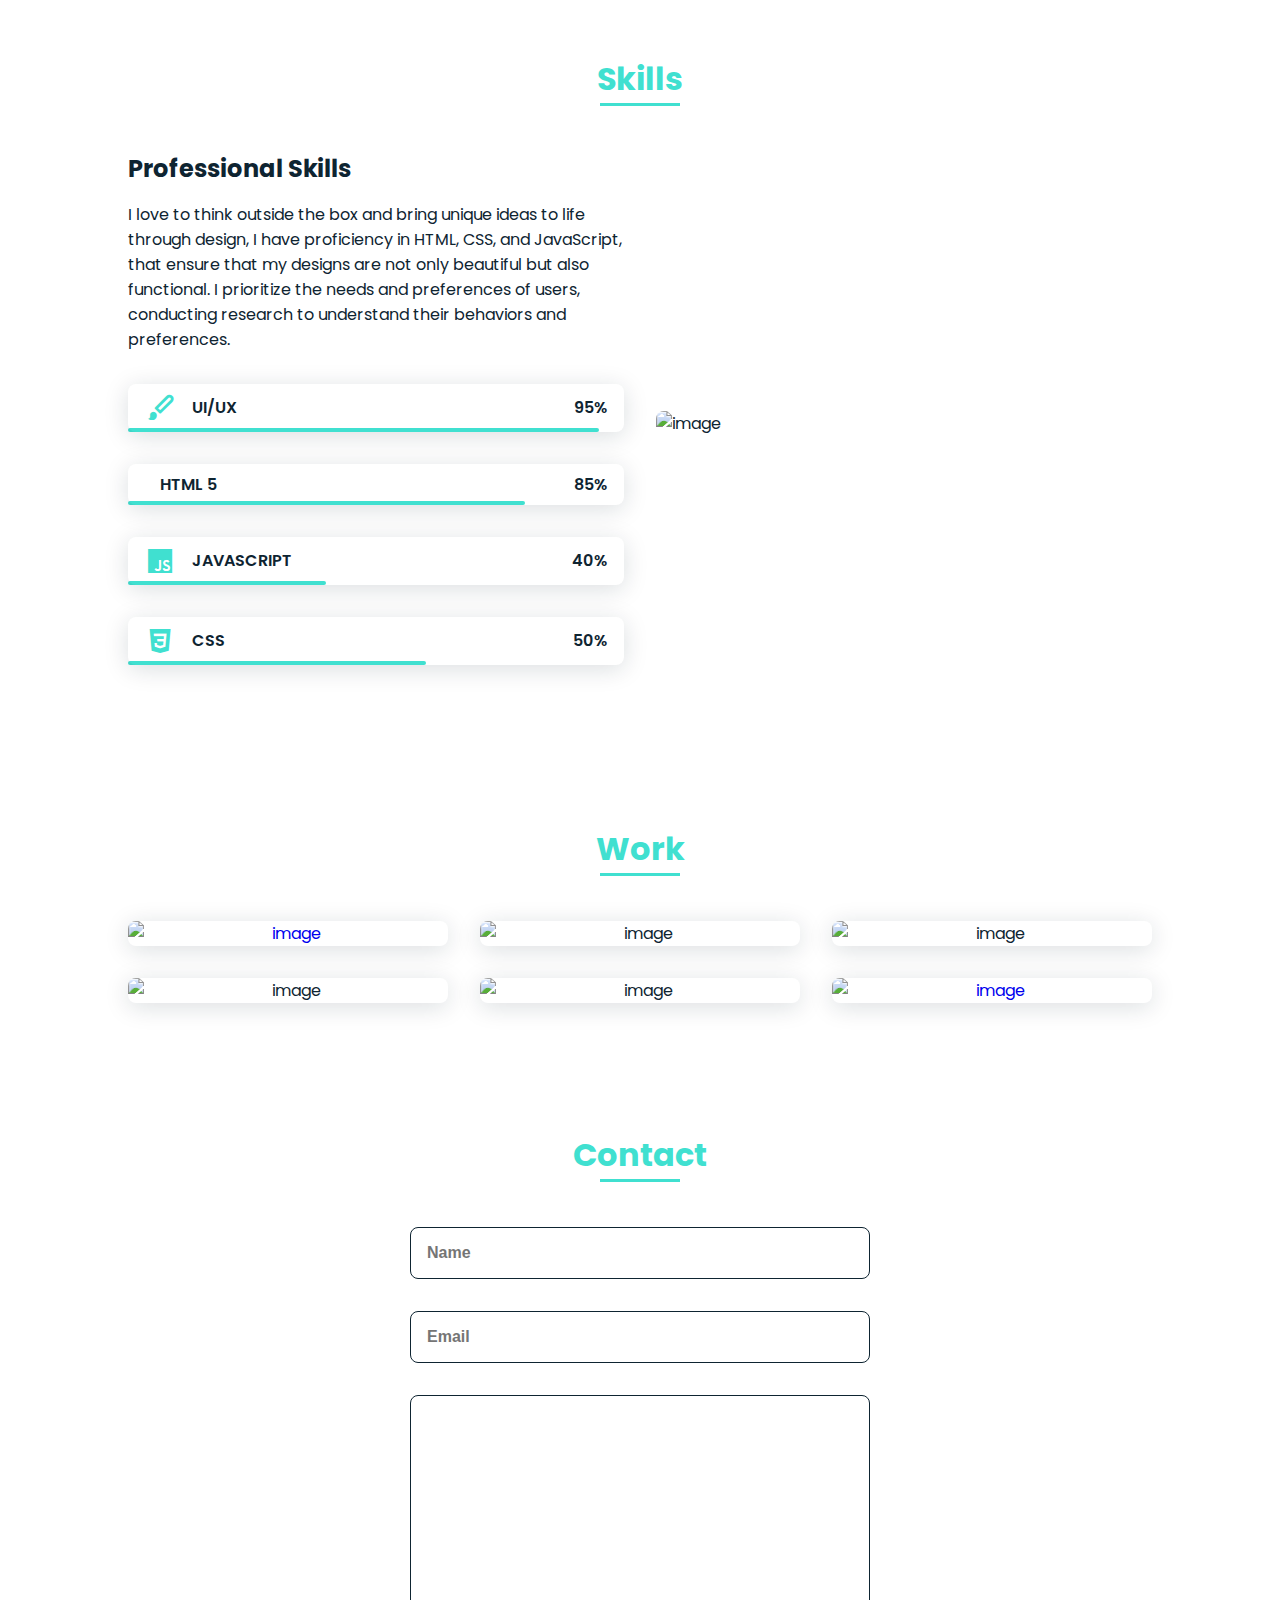
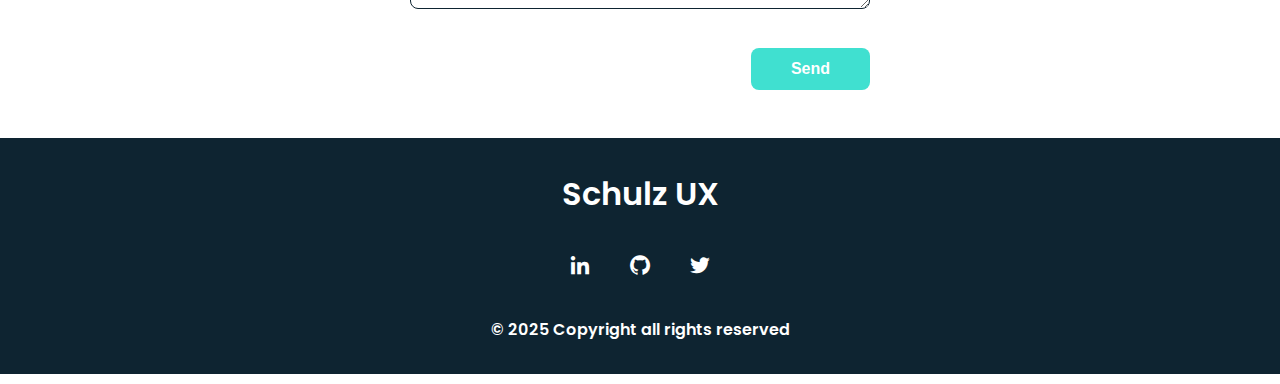
==== commit 16bc8e72: "Update index2.html" ====
--- a/index2.html
+++ b/index2.html
@@ -35,7 +35,7 @@
         <section class="home bd-grid" id="home">
             <div class="home-data">
                 <h1 class="home-title">Hi, <br>I'm <span class="home-title-color">Renee</span><br> UX Designer</h1>
-                <a href="#" class="button">Contact</a>
+                <a href="#" class="funbutton">Contact</a>
             </div>
 
             <div class="home-social">
--- a/style2.css
+++ b/style2.css
@@ -195,6 +195,27 @@
 }
 
     .button:hover { box-shadow: 0 10px 36px rgba(0, 0, 0, .15); }
+
+
+funbutton {
+  all: unset;
+  background-color: #040a1a;
+
+  border: 6px solid #252e45;
+  border-radius: 10px;
+  color: #fff;
+  cursor: pointer;
+  font-family: "Arial", sans-serif;
+  font-size: 3rem;
+  font-weight: 700;
+  padding: 1rem 2rem;
+  text-transform: uppercase;
+  transform: skewX(-15deg);
+
+  &:focus {
+    outline: revert;
+  }
+}
 
 /*ABOUT*/
 
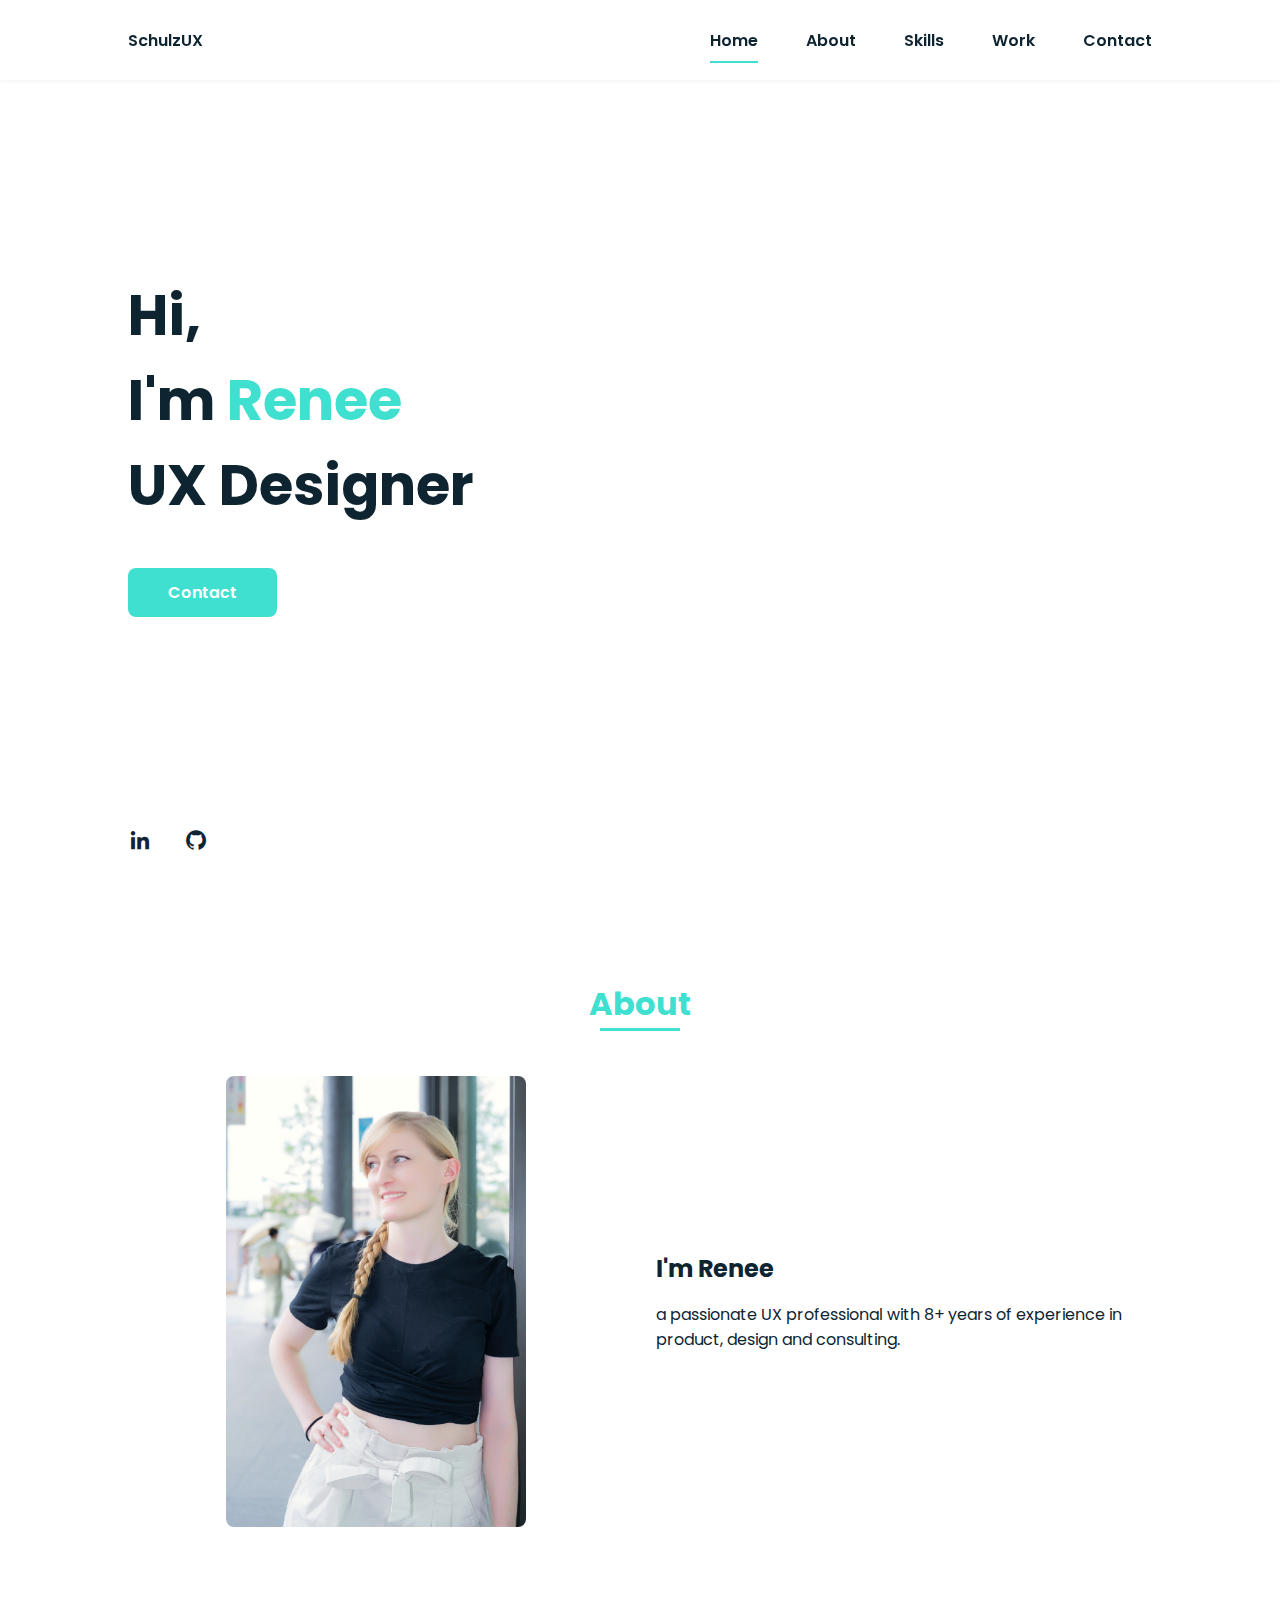
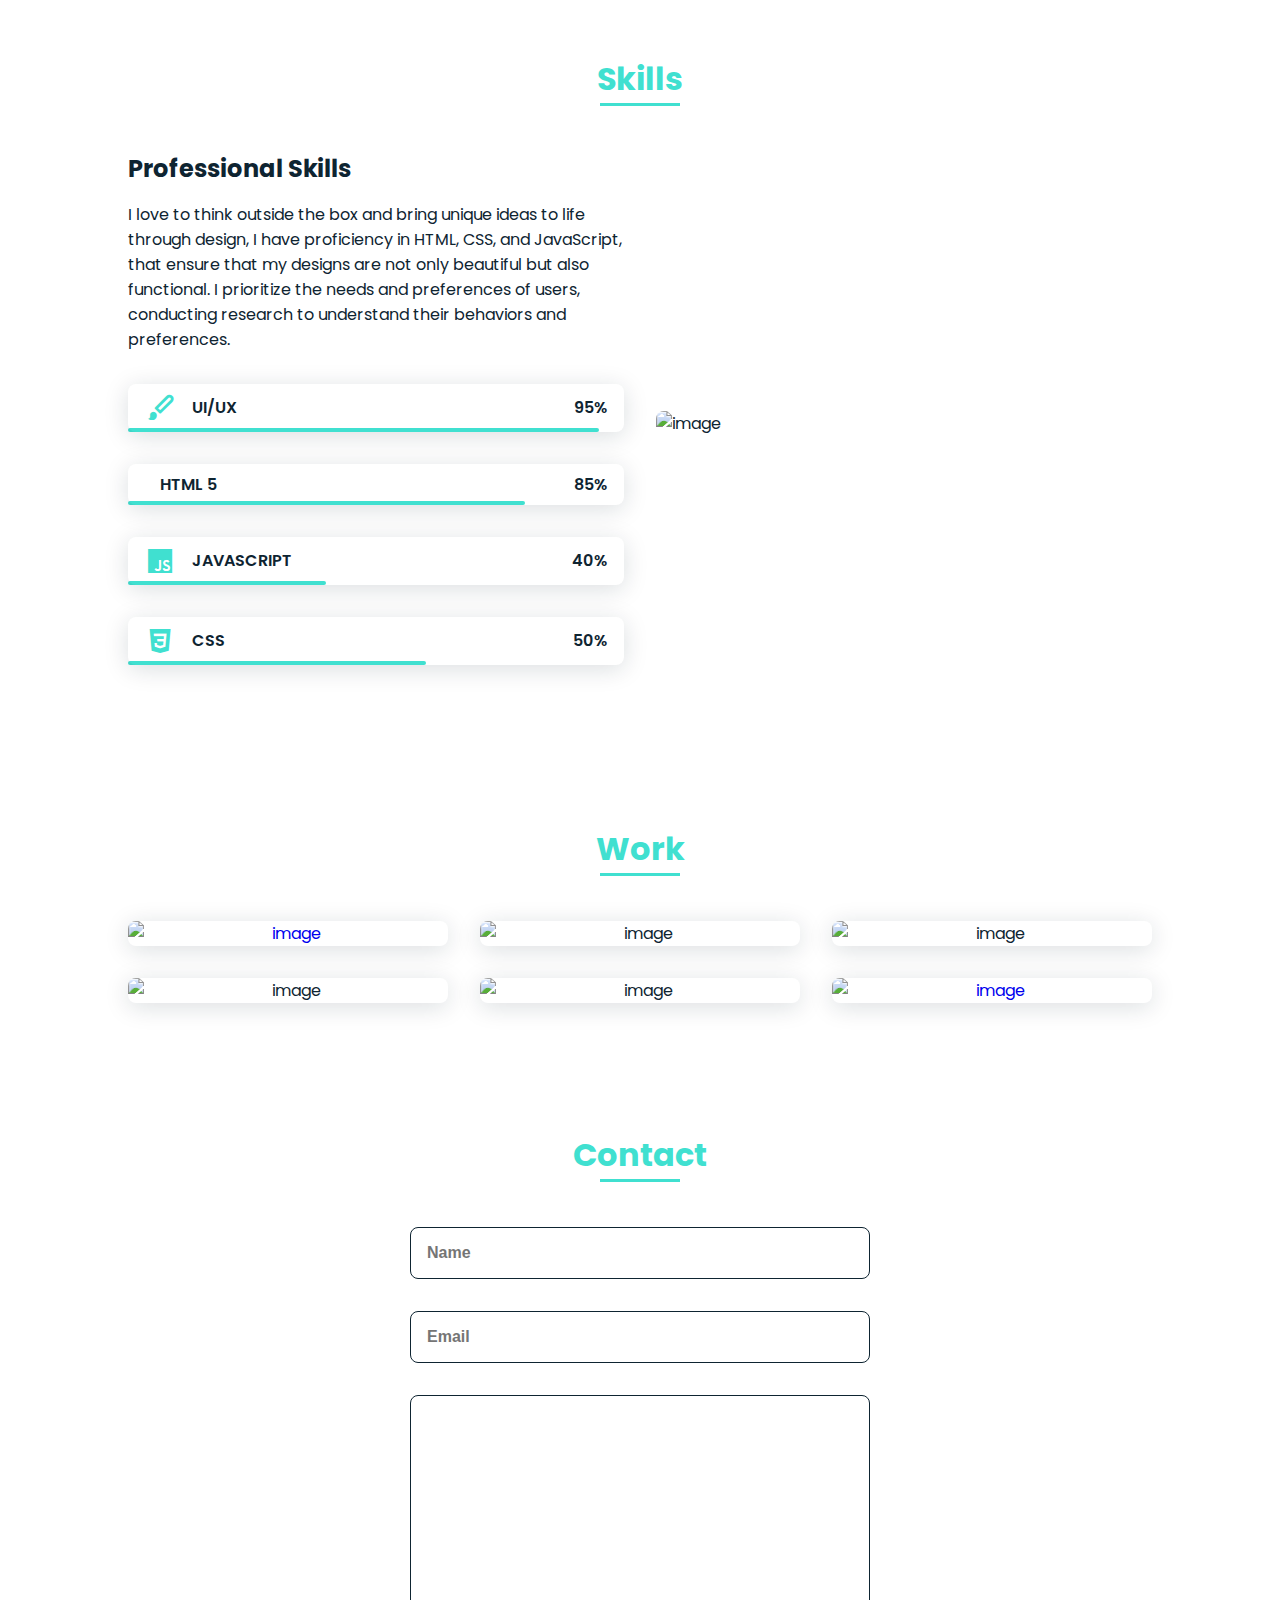
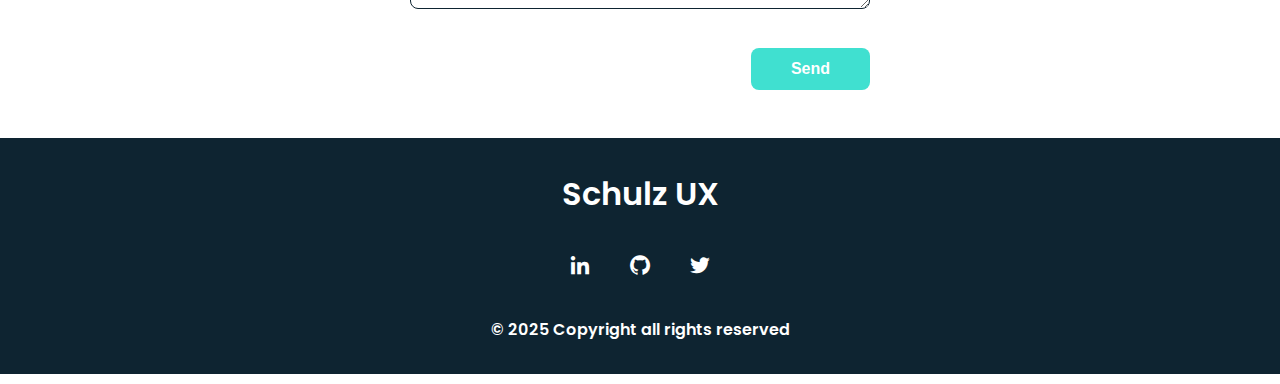
==== commit c8f3cf78: "Update index2.html" ====
--- a/index2.html
+++ b/index2.html
@@ -35,7 +35,7 @@
         <section class="home bd-grid" id="home">
             <div class="home-data">
                 <h1 class="home-title">Hi, <br>I'm <span class="home-title-color">Renee</span><br> UX Designer</h1>
-                <a href="#" class="funbutton">Contact</a>
+                <a href="#" class="button">Contact</a>
             </div>
 
             <div class="home-social">
